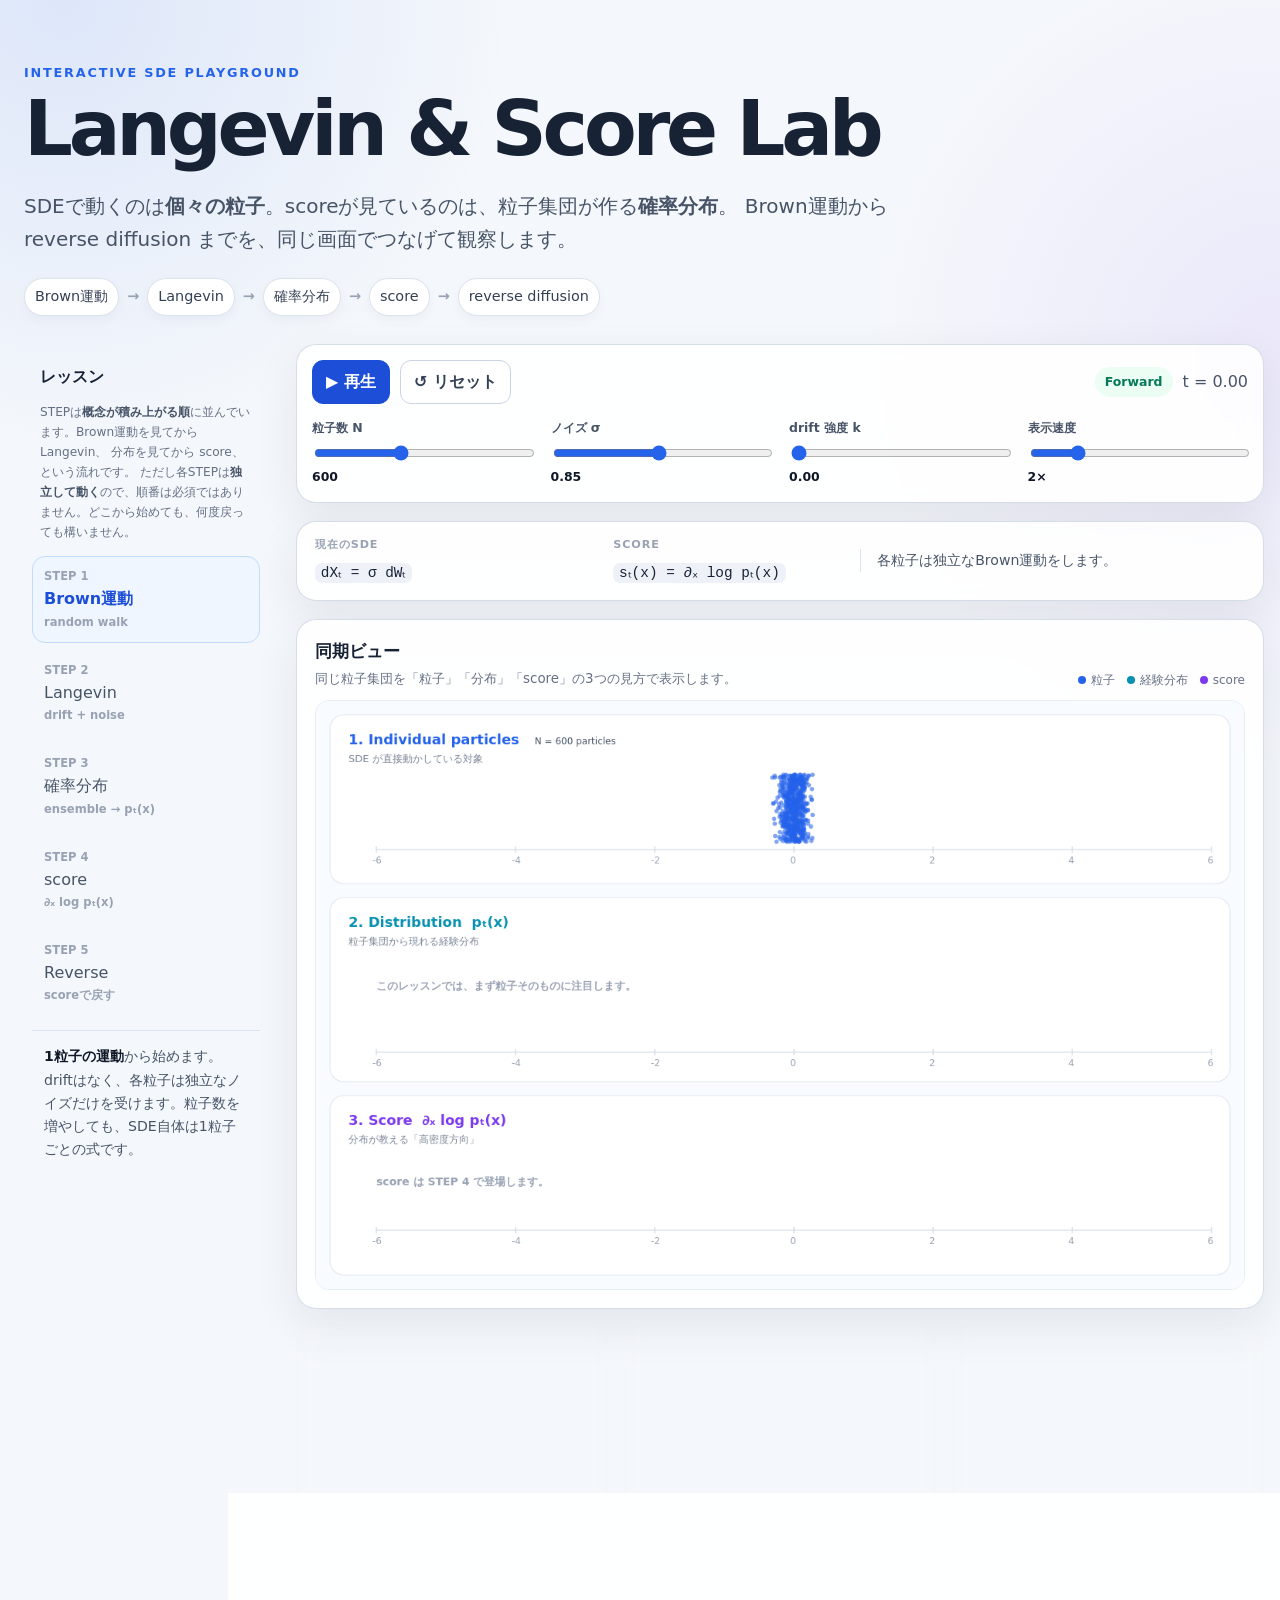
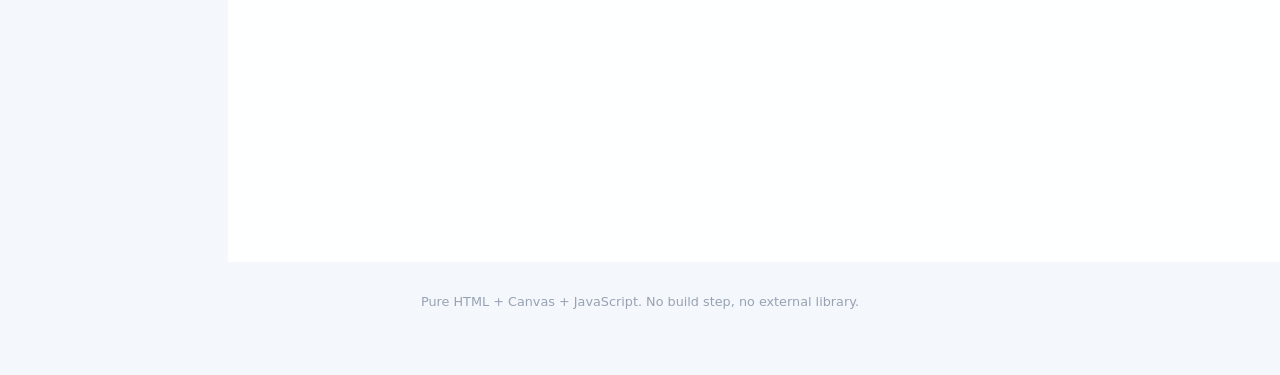
==== index.html @ 18bfd913 "Fix caption overlap, make frame loop time-based, and note lesson ordering is optional" ====
<!doctype html>
<!--
  =============================================================================
  Langevin & Score Lab — ページ構造
  =============================================================================

  【このファイルの目的】
    教材ページの静的な骨組みを定義する。数値計算と描画は app.js、
    見た目は style.css が担当し、ここには計算に関わる値を書かない。

  【app.js との対応】
    - 操作系の要素は id で app.js から参照される（primaryBtn, resetBtn,
      各スライダー, simCanvas など）。id を変更する場合は
      app.js 冒頭の ui オブジェクトも合わせて修正すること。
    - 操作ボタンは primaryBtn と resetBtn の2つだけである。primaryBtn は
      「再生 / 一時停止 / 次のSTEPへ / scoreで戻す / もう一度」を状態に応じて
      切り替える単一のボタンで、判定は app.js の resolvePrimaryAction() にある。
    - レッスンの見出し・本文・スライダー初期値は app.js の lessons 配列が
      唯一の情報源であり、起動時に applyLesson() が流し込む。
      したがって各 input の value 属性は表示の初期値にすぎない。

  【canvas の座標系】
    width / height 属性（1200 x 760）が app.js の描画コードが前提とする
    論理座標系のサイズを定める。実際のバッキングストアは
    devicePixelRatio 倍に拡大されるため、この属性値は表示画素数ではない。
    CSS 側で width:100% / height:auto として縦横比を保ったまま伸縮させる。
  =============================================================================
-->
<html lang="ja">
<head>
  <meta charset="utf-8" />
  <meta name="viewport" content="width=device-width, initial-scale=1" />
  <meta name="description" content="Brown運動からLangevin方程式、確率分布、score、reverse diffusionまでを粒子シミュレーションで学ぶ1次元教材" />
  <title>Langevin & Score Lab</title>
  <link rel="stylesheet" href="style.css" />
</head>
<body>
  <header class="hero">
    <div class="hero-inner">
      <p class="eyebrow">Interactive SDE Playground</p>
      <h1>Langevin &amp; Score Lab</h1>
      <p class="lead">
        SDEで動くのは<strong>個々の粒子</strong>。scoreが見ているのは、粒子集団が作る<strong>確率分布</strong>。
        Brown運動から reverse diffusion までを、同じ画面でつなげて観察します。
      </p>
      <div class="concept-chain" aria-label="学習の流れ">
        <span>Brown運動</span><b>→</b><span>Langevin</span><b>→</b><span>確率分布</span><b>→</b><span>score</span><b>→</b><span>reverse diffusion</span>
      </div>
    </div>
  </header>

  <main class="layout">
    <aside class="lesson-panel" aria-label="レッスン">
      <h2>レッスン</h2>
      <!--
        各レッスンは applyLesson() で粒子・時刻・score履歴をすべて作り直すため、
        技術的にはどのSTEPからでも単体で動く。順序は概念の積み上げによるもの。
      -->
      <p class="lesson-note">
        STEPは<strong>概念が積み上がる順</strong>に並んでいます。Brown運動を見てから Langevin、
        分布を見てから score、という流れです。
        ただし各STEPは<strong>独立して動く</strong>ので、順番は必須ではありません。どこから始めても、何度戻っても構いません。
      </p>
      <div id="lessonButtons" class="lesson-buttons"></div>
      <div id="lessonText" class="lesson-text"></div>
    </aside>

    <section class="main-panel">
      <div class="toolbar card">
        <div class="toolbar-row primary-controls">
          <!--
            主ボタンは1つだけ。ラベルと動作はシミュレーション状態から
            app.js の resolvePrimaryAction() が決めるため、ここでの文字列は
            初期表示（t=0・停止中）のものにすぎない。
          -->
          <button id="primaryBtn" class="button primary" type="button">▶ 再生</button>
          <button id="resetBtn" class="button" type="button">↺ リセット</button>
          <div class="status-pill" id="directionStatus">Forward</div>
          <div class="time-readout">t = <span id="timeValue">0.00</span></div>
        </div>

        <div class="controls-grid">
          <label>
            <span>粒子数 N</span>
            <input id="particleSlider" type="range" min="100" max="1400" step="100" value="600" />
            <output id="particleValue">600</output>
          </label>
          <label>
            <span>ノイズ σ</span>
            <input id="noiseSlider" type="range" min="0.15" max="1.6" step="0.05" value="0.85" />
            <output id="noiseValue">0.85</output>
          </label>
          <label>
            <span>drift 強度 k</span>
            <input id="driftSlider" type="range" min="0" max="1.5" step="0.05" value="0" />
            <output id="driftValue">0.00</output>
          </label>
          <label>
            <span>表示速度</span>
            <input id="speedSlider" type="range" min="1" max="6" step="1" value="2" />
            <output id="speedValue">2×</output>
          </label>
        </div>
      </div>

      <div class="equation-strip card" aria-live="polite">
        <div>
          <span class="label">現在のSDE</span>
          <code id="sdeEquation">dXₜ = σ dWₜ</code>
        </div>
        <div>
          <span class="label">score</span>
          <code>sₜ(x) = ∂ₓ log pₜ(x)</code>
        </div>
        <div class="key-idea" id="keyIdea">各粒子は独立なBrown運動をします。</div>
      </div>

      <section class="viz-card card">
        <div class="viz-header">
          <div>
            <h2>同期ビュー</h2>
            <p>同じ粒子集団を「粒子」「分布」「score」の3つの見方で表示します。</p>
          </div>
          <div class="legend">
            <span><i class="dot particle"></i>粒子</span>
            <span><i class="dot density"></i>経験分布</span>
            <span><i class="dot score"></i>score</span>
          </div>
        </div>
        <canvas id="simCanvas" width="1200" height="760" aria-label="ランジュバン方程式のシミュレーション"></canvas>
      </section>

      <section class="explain-grid">
        <article class="card explain-card">
          <p class="number">1</p>
          <h3>Particle view</h3>
          <p>各点が1つの確率変数の実現値 <code>Xₜ⁽ⁱ⁾</code>。SDEはこの1粒子ごとの時間発展を記述します。</p>
        </article>
        <article class="card explain-card">
          <p class="number">2</p>
          <h3>Distribution view</h3>
          <p>多数の粒子を同時に観察すると、集団の密度として <code>pₜ(x)</code> が現れます。</p>
        </article>
        <article class="card explain-card">
          <p class="number">3</p>
          <h3>Score view</h3>
          <p><code>∂ₓ log pₜ(x)</code> は、その位置から「密度が高くなる方向」を示します。粒子の過去は参照しません。</p>
        </article>
      </section>

      <section class="card reverse-note">
        <h2>Reverse diffusion の見方</h2>
        <p>
          レッスン5では、まず Forward を進めて分布を拡散させてください。二峰構造が単峰へ潰れきったところで自動的に停止します。
          Forward中は時刻ごとのscoreを保存しているので、その後 <strong>「⇠ score で戻す」</strong> を押すと、
          現在の粒子を「保存した集団のscore」で高密度側へ戻します。これは各粒子の軌跡を逆再生しているわけではありません。
        </p>
        <div class="formula-box">
          backward step: <code>Xₜ₋Δₜ ≈ Xₜ + [−f(Xₜ,t) + σ² sₜ(Xₜ)]Δt + σ√Δt ξ</code>
        </div>
      </section>
    </section>
  </main>

  <footer>
    <p>Pure HTML + Canvas + JavaScript. No build step, no external library.</p>
  </footer>

  <script src="app.js"></script>
</body>
</html>
---- style.css ----
/*
 * =============================================================================
 * Langevin & Score Lab — ページ全体のスタイル
 * =============================================================================
 *
 * 【このファイルの目的】
 *   教材ページの外枠（ヒーロー、レッスン一覧、ツールバー、Canvas、解説カード）
 *   のレイアウトと配色を定義する。Canvas の内部描画には一切関与しない。
 *
 * 【配色の規約】
 *   意味を持つ色は :root のカスタムプロパティに集約する。3つのビューを表す
 *   --blue / --cyan / --violet は、それぞれ「粒子」「確率分布」「score」に
 *   対応しており、app.js の PALETTE に同じ色が定義されている。
 *   Canvas は CSS 変数を参照できないため、両者は手動で同期させる必要がある。
 *
 * 【レイアウトの構造】
 *   .layout は「レッスン一覧（固定幅）＋ 主パネル（可変幅）」の2カラムGrid。
 *   主パネル側は minmax(0, 1fr) を使い、Canvas がGridの最小幅制約を押し広げて
 *   横スクロールを生むのを防いでいる。
 *
 * 【ブレークポイント】
 *   1000px : 2カラム → 1カラム。レッスン一覧を横並びのタブ状に切り替える。
 *    760px : ツールバーと解説カードを2列へ。数式ストリップを縦積みにする。
 *    520px : すべて1列。狭幅で潰れる装飾（矢印記号など）を隠す。
 * =============================================================================
 */

:root {
  --bg: #f4f7fb;
  --paper: rgba(255,255,255,.9);
  --ink: #182235;
  --muted: #667085;
  --line: #dbe3ee;
  --blue: #2563eb;
  --cyan: #0891b2;
  --violet: #7c3aed;
  --green: #059669;
  --orange: #ea580c;
  --shadow: 0 16px 45px rgba(31, 41, 55, .08);
}

* { box-sizing: border-box; }
html { scroll-behavior: smooth; }
body {
  margin: 0;
  color: var(--ink);
  background:
    radial-gradient(circle at 5% 0%, rgba(37,99,235,.11), transparent 28rem),
    radial-gradient(circle at 100% 18%, rgba(124,58,237,.08), transparent 26rem),
    var(--bg);
  font-family: Inter, ui-sans-serif, system-ui, -apple-system, BlinkMacSystemFont, "Segoe UI", "Noto Sans JP", sans-serif;
  line-height: 1.65;
}

button, input { font: inherit; }
code {
  font-family: "SFMono-Regular", Consolas, "Liberation Mono", monospace;
  background: #eef2f8;
  border-radius: 7px;
  padding: .12rem .36rem;
}

.hero { padding: 62px 24px 28px; }
.hero-inner { max-width: 1380px; margin: 0 auto; }
.eyebrow {
  margin: 0 0 8px;
  color: var(--blue);
  font-size: .8rem;
  font-weight: 800;
  letter-spacing: .14em;
  text-transform: uppercase;
}
h1 { margin: 0; font-size: clamp(2.3rem, 6vw, 5rem); line-height: 1; letter-spacing: -.055em; }
.lead { max-width: 900px; margin: 22px 0; font-size: clamp(1rem, 2vw, 1.25rem); color: #475467; }
.concept-chain { display: flex; flex-wrap: wrap; gap: 8px; align-items: center; color: #344054; font-size: .9rem; }
.concept-chain span { background: white; border: 1px solid var(--line); padding: 6px 10px; border-radius: 999px; box-shadow: 0 4px 12px rgba(15,23,42,.04); }
.concept-chain b { color: #98a2b3; }

.layout {
  width: min(1420px, calc(100% - 32px));
  margin: 0 auto 70px;
  display: grid;
  grid-template-columns: 260px minmax(0, 1fr);
  gap: 20px;
  align-items: start;
}
.card {
  background: var(--paper);
  border: 1px solid rgba(203,213,225,.8);
  border-radius: 20px;
  box-shadow: var(--shadow);
  backdrop-filter: blur(10px);
}
.lesson-panel { position: sticky; top: 16px; padding: 16px; }
.lesson-panel h2 { margin: 4px 8px 12px; font-size: 1rem; }
/* レッスン一覧の上に置く、順序についての注記 */
.lesson-note {
  margin: 0 8px 14px;
  font-size: .76rem;
  line-height: 1.65;
  color: var(--muted);
}
.lesson-note strong { color: #475467; font-weight: 750; }
.lesson-buttons { display: grid; gap: 7px; }
.lesson-btn {
  width: 100%; text-align: left; border: 1px solid transparent; background: transparent;
  color: #475467; border-radius: 13px; padding: 10px 11px; cursor: pointer; transition: .16s ease;
}
.lesson-btn:hover { background: #f8fafc; }
.lesson-btn.active { background: #eff6ff; border-color: #bfdbfe; color: #1d4ed8; font-weight: 800; }
.lesson-btn small { display: block; color: #98a2b3; font-size: .72rem; font-weight: 700; }
.lesson-text { margin-top: 14px; padding: 14px 12px; border-top: 1px solid var(--line); font-size: .88rem; color: #475467; }
.lesson-text strong { color: #101828; }

.main-panel { min-width: 0; display: grid; gap: 18px; }
.toolbar { padding: 15px; }
.toolbar-row { display: flex; gap: 10px; align-items: center; flex-wrap: wrap; }
.button {
  border: 1px solid #cbd5e1; border-radius: 11px; padding: 8px 13px; background: #fff; color: #334155; cursor: pointer; font-weight: 750;
}
.button:hover { transform: translateY(-1px); box-shadow: 0 6px 14px rgba(15,23,42,.08); }
.button.primary { background: #1d4ed8; color: #fff; border-color: #1d4ed8; }
.button.accent { background: #f5f3ff; color: #6d28d9; border-color: #ddd6fe; }
.button:disabled { cursor: not-allowed; opacity: .4; transform: none; box-shadow: none; }
.status-pill { margin-left: auto; font-weight: 800; font-size: .78rem; background: #ecfdf3; color: #047857; padding: 5px 10px; border-radius: 999px; }
.status-pill.reverse { background: #f5f3ff; color: #6d28d9; }
.time-readout { color: #475467; font-variant-numeric: tabular-nums; }
.controls-grid { margin-top: 14px; display: grid; grid-template-columns: repeat(4, minmax(130px, 1fr)); gap: 10px 18px; }
.controls-grid label { display: grid; grid-template-columns: 1fr auto; align-items: center; gap: 4px 8px; color: #475467; font-size: .78rem; font-weight: 750; }
.controls-grid input { grid-column: 1 / -1; width: 100%; accent-color: var(--blue); }
.controls-grid output { color: #101828; font-variant-numeric: tabular-nums; }

.equation-strip { padding: 14px 18px; display: grid; grid-template-columns: 1.1fr .9fr 1.5fr; gap: 16px; align-items: center; }
.equation-strip > div { min-width: 0; }
.equation-strip .label { display: block; color: #98a2b3; font-size: .7rem; text-transform: uppercase; font-weight: 850; letter-spacing: .08em; margin-bottom: 4px; }
.equation-strip code { font-size: .9rem; }
.key-idea { font-size: .88rem; color: #475467; padding-left: 16px; border-left: 1px solid var(--line); }

.viz-card { padding: 18px; overflow: hidden; }
.viz-header { display: flex; justify-content: space-between; align-items: end; gap: 18px; margin-bottom: 10px; }
.viz-header h2 { margin: 0; font-size: 1.05rem; }
.viz-header p { margin: 3px 0 0; color: var(--muted); font-size: .84rem; }
.legend { display: flex; gap: 12px; flex-wrap: wrap; color: var(--muted); font-size: .75rem; }
.dot { display: inline-block; width: 8px; height: 8px; margin-right: 5px; border-radius: 999px; }
.dot.particle { background: var(--blue); }
.dot.density { background: var(--cyan); }
.dot.score { background: var(--violet); }
canvas { width: 100%; height: auto; display: block; border-radius: 14px; background: #fbfdff; border: 1px solid #e6edf5; }

.explain-grid { display: grid; grid-template-columns: repeat(3, 1fr); gap: 16px; }
.explain-card { padding: 18px; }
.explain-card .number { margin: 0 0 15px; display: inline-grid; place-items: center; width: 30px; height: 30px; border-radius: 9px; color: #1d4ed8; background: #eff6ff; font-weight: 900; }
.explain-card h3 { margin: 0 0 7px; }
.explain-card p:last-child { color: #667085; margin-bottom: 0; font-size: .9rem; }
.reverse-note { padding: 20px; }
.reverse-note h2 { margin-top: 0; font-size: 1.05rem; }
.reverse-note p { color: #667085; }
.formula-box { padding: 12px 14px; border-radius: 12px; background: #faf5ff; color: #6b21a8; overflow-x: auto; }
.formula-box code { background: transparent; padding: 0; color: inherit; }
footer { padding: 30px 20px 50px; color: #98a2b3; text-align: center; font-size: .8rem; }

@media (max-width: 1000px) {
  .layout { grid-template-columns: 1fr; }
  .lesson-panel { position: static; }
  .lesson-buttons { grid-template-columns: repeat(5, minmax(110px, 1fr)); overflow-x: auto; padding-bottom: 4px; }
  .equation-strip { grid-template-columns: 1fr 1fr; }
  .key-idea { grid-column: 1 / -1; border-left: 0; border-top: 1px solid var(--line); padding: 10px 0 0; }
}
@media (max-width: 760px) {
  .hero { padding-top: 34px; }
  .layout { width: min(100% - 18px, 1420px); }
  .controls-grid, .explain-grid { grid-template-columns: 1fr 1fr; }
  .viz-header { align-items: start; flex-direction: column; }
  .equation-strip { grid-template-columns: 1fr; }
  .key-idea { grid-column: auto; }
  .status-pill { margin-left: 0; }
}
@media (max-width: 520px) {
  .controls-grid, .explain-grid { grid-template-columns: 1fr; }
  .concept-chain b { display: none; }
  .viz-card { padding: 10px; }
}
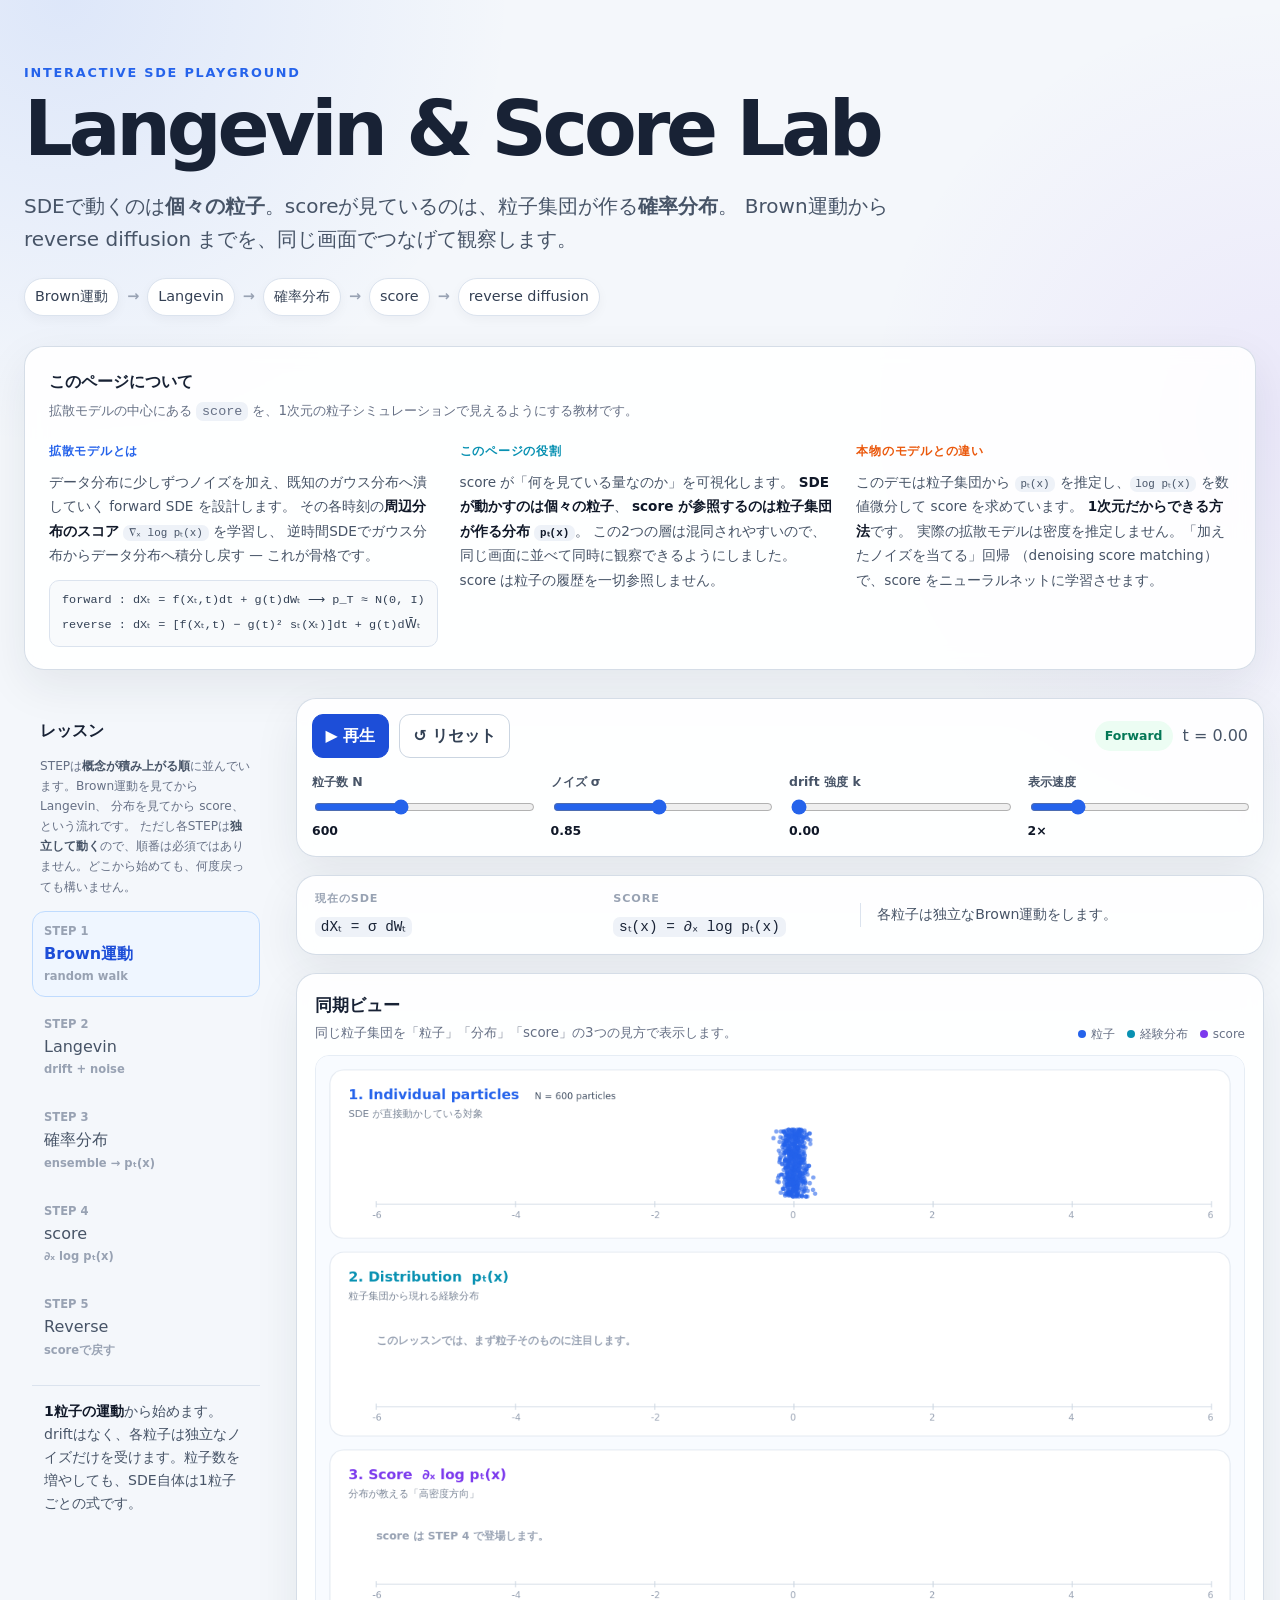
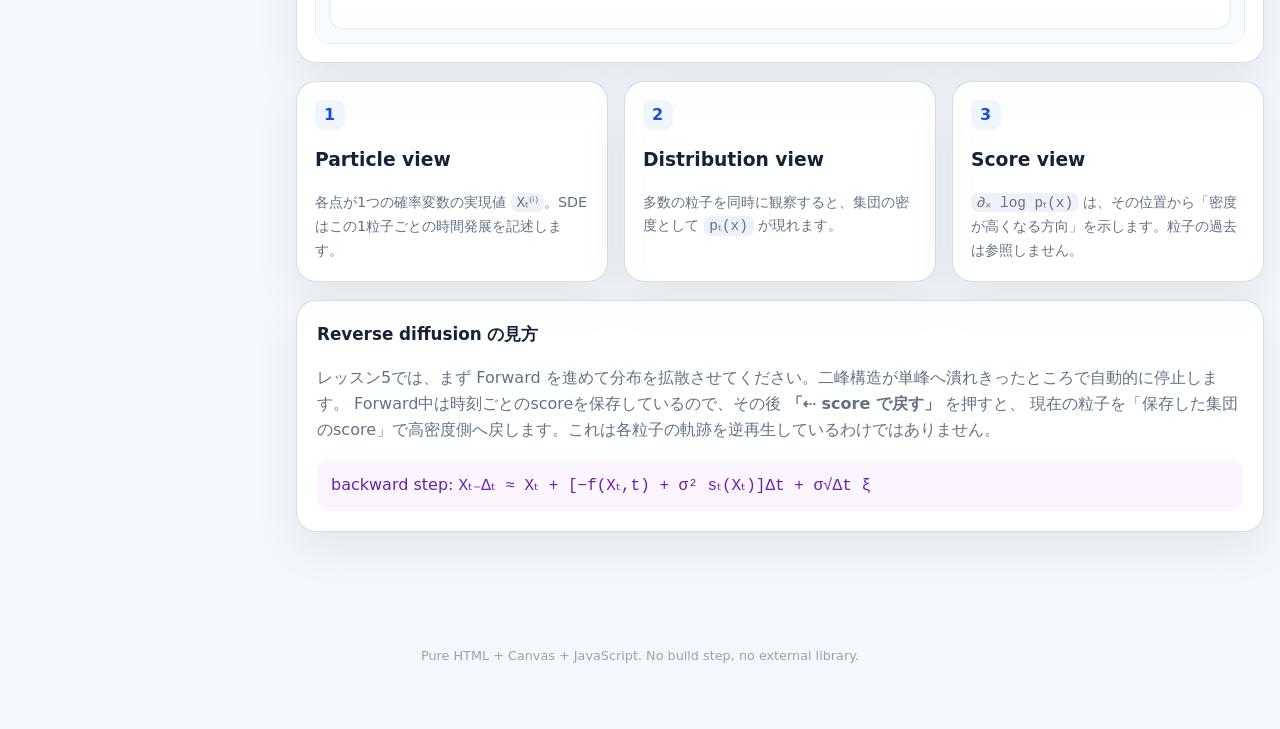
==== commit 7bc13a9d: "Add intro section explaining what diffusion models are and this page's role" ====
--- a/index.html
+++ b/index.html
@@ -46,6 +46,51 @@
       <div class="concept-chain" aria-label="学習の流れ">
         <span>Brown運動</span><b>→</b><span>Langevin</span><b>→</b><span>確率分布</span><b>→</b><span>score</span><b>→</b><span>reverse diffusion</span>
       </div>
+
+      <!--
+        このページの位置づけを最初に示す枠。拡散モデルの定義・本デモの役割・
+        実際のモデルとの差（scoreを推定するか学習するか）の3点で構成する。
+      -->
+      <section class="intro card" aria-label="このページについて">
+        <h2>このページについて</h2>
+        <p class="intro-sub">拡散モデルの中心にある <code>score</code> を、1次元の粒子シミュレーションで見えるようにする教材です。</p>
+
+        <div class="intro-grid">
+          <article class="intro-item intro-what">
+            <h3>拡散モデルとは</h3>
+            <p>
+              データ分布に少しずつノイズを加え、既知のガウス分布へ潰していく forward SDE を設計します。
+              その各時刻の<strong>周辺分布のスコア</strong> <code>∇ₓ log pₜ(x)</code> を学習し、
+              逆時間SDEでガウス分布からデータ分布へ積分し戻す — これが骨格です。
+            </p>
+            <div class="intro-formula">
+              <code>forward : dXₜ = f(Xₜ,t)dt + g(t)dWₜ  ⟶  p_T ≈ N(0, I)</code>
+              <code>reverse : dXₜ = [f(Xₜ,t) − g(t)² sₜ(Xₜ)]dt + g(t)dW̄ₜ</code>
+            </div>
+          </article>
+
+          <article class="intro-item intro-role">
+            <h3>このページの役割</h3>
+            <p>
+              score が「何を見ている量なのか」を可視化します。
+              <strong>SDEが動かすのは個々の粒子</strong>、
+              <strong>score が参照するのは粒子集団が作る分布 <code>pₜ(x)</code></strong>。
+              この2つの層は混同されやすいので、同じ画面に並べて同時に観察できるようにしました。
+              score は粒子の履歴を一切参照しません。
+            </p>
+          </article>
+
+          <article class="intro-item intro-caveat">
+            <h3>本物のモデルとの違い</h3>
+            <p>
+              このデモは粒子集団から <code>pₜ(x)</code> を推定し、<code>log pₜ(x)</code> を数値微分して score を求めています。
+              <strong>1次元だからできる方法</strong>です。
+              実際の拡散モデルは密度を推定しません。「加えたノイズを当てる」回帰
+              （denoising score matching）で、score をニューラルネットに学習させます。
+            </p>
+          </article>
+        </div>
+      </section>
     </div>
   </header>
 
--- a/style.css
+++ b/style.css
@@ -76,6 +76,44 @@
 .concept-chain span { background: white; border: 1px solid var(--line); padding: 6px 10px; border-radius: 999px; box-shadow: 0 4px 12px rgba(15,23,42,.04); }
 .concept-chain b { color: #98a2b3; }
 
+/* ---- ページ最上部の位置づけ説明 -------------------------------------------
+   3項目を横並びにし、拡散モデルの定義 / 本デモの役割 / 実際との差 を対比させる。
+   見出しの色は意味づけで分けている（定義=青、役割=シアン、注意=オレンジ）。   */
+.intro { margin-top: 30px; padding: 22px 24px; }
+.intro h2 { margin: 0 0 5px; font-size: 1rem; }
+.intro-sub { margin: 0 0 18px; color: var(--muted); font-size: .84rem; }
+.intro-grid { display: grid; grid-template-columns: repeat(3, 1fr); gap: 22px; }
+.intro-item h3 {
+  margin: 0 0 8px;
+  font-size: .78rem;
+  font-weight: 850;
+  letter-spacing: .06em;
+}
+.intro-what h3 { color: var(--blue); }
+.intro-role h3 { color: var(--cyan); }
+.intro-caveat h3 { color: var(--orange); }
+.intro-item p { margin: 0; font-size: .85rem; line-height: 1.8; color: #475467; }
+.intro-item strong { color: #101828; }
+.intro-item code { font-size: .8em; }
+/* 数式は折り返さず、狭い画面では枠内だけを横スクロールさせる */
+.intro-formula {
+  margin-top: 12px;
+  padding: 10px 12px;
+  border-radius: 10px;
+  background: #f8fafc;
+  border: 1px solid var(--line);
+  overflow-x: auto;
+}
+.intro-formula code {
+  display: block;
+  background: transparent;
+  padding: 0;
+  font-size: .74rem;
+  color: #334155;
+  white-space: nowrap;
+}
+.intro-formula code + code { margin-top: 6px; }
+
 .layout {
   width: min(1420px, calc(100% - 32px));
   margin: 0 auto 70px;
@@ -170,6 +208,9 @@
   .hero { padding-top: 34px; }
   .layout { width: min(100% - 18px, 1420px); }
   .controls-grid, .explain-grid { grid-template-columns: 1fr 1fr; }
+  /* 3項目を横並びにすると1項目あたりが狭くなりすぎるため縦積みにする */
+  .intro-grid { grid-template-columns: 1fr; gap: 18px; }
+  .intro { padding: 18px; }
   .viz-header { align-items: start; flex-direction: column; }
   .equation-strip { grid-template-columns: 1fr; }
   .key-idea { grid-column: auto; }
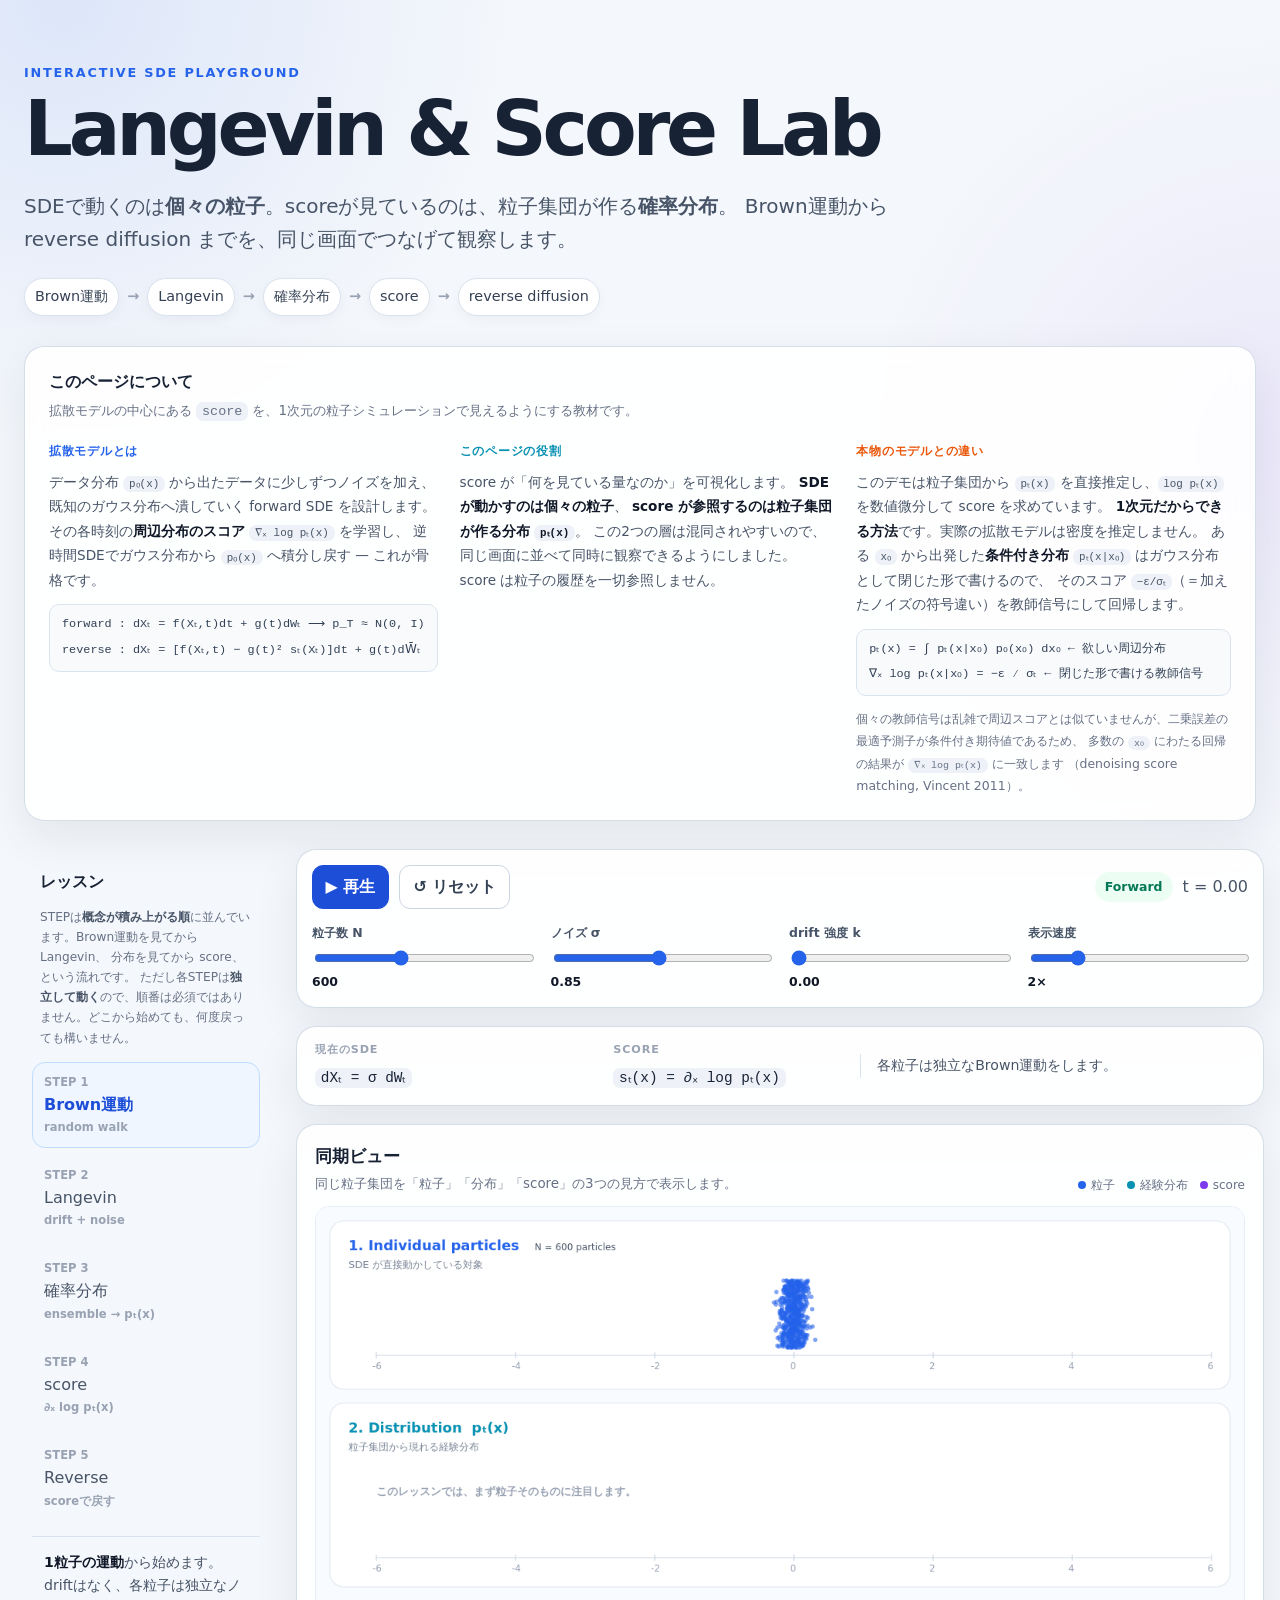
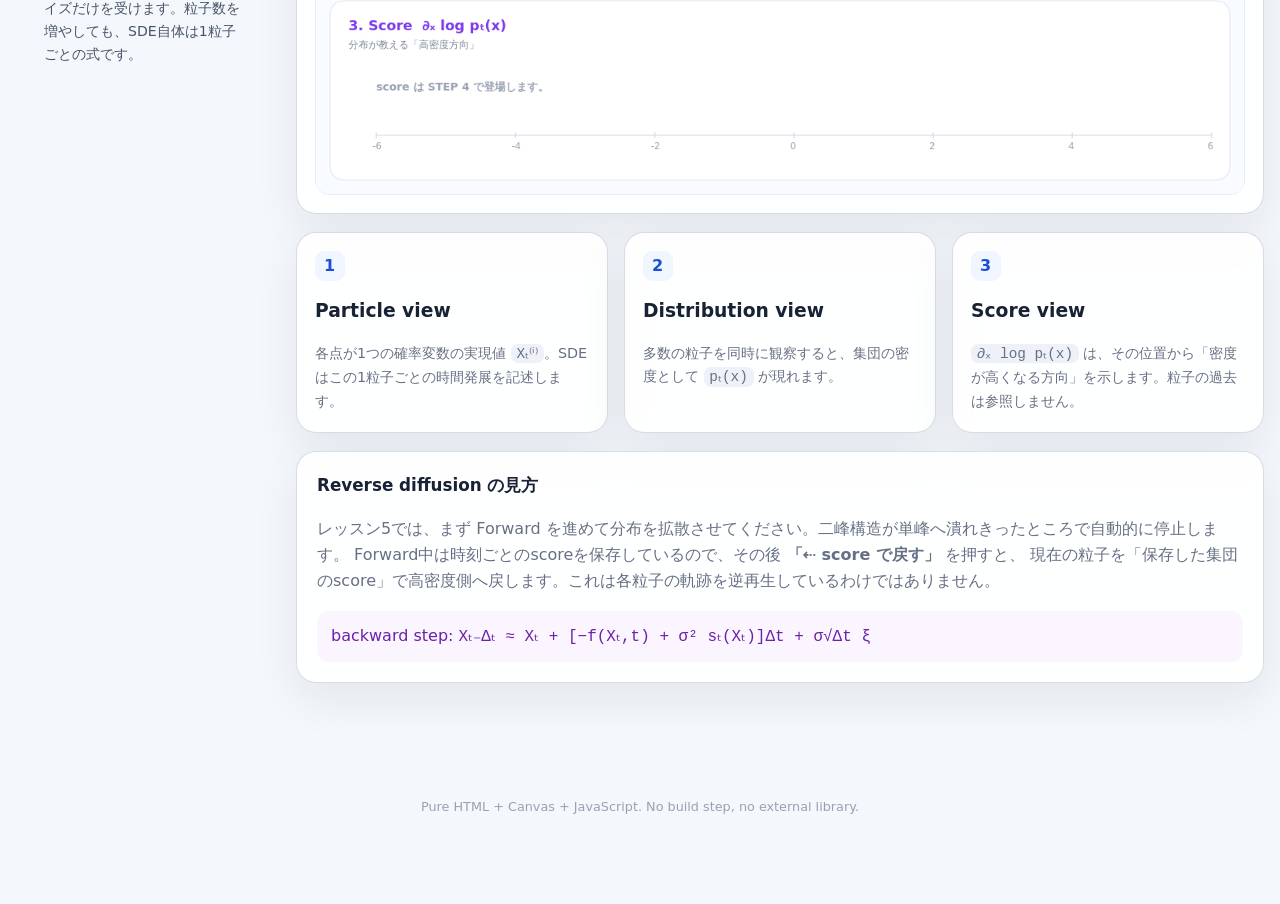
==== commit 9a93c7e3: "Add intro section explaining diffusion models and this page's role" ====
--- a/index.html
+++ b/index.html
@@ -59,9 +59,9 @@
           <article class="intro-item intro-what">
             <h3>拡散モデルとは</h3>
             <p>
-              データ分布に少しずつノイズを加え、既知のガウス分布へ潰していく forward SDE を設計します。
-              その各時刻の<strong>周辺分布のスコア</strong> <code>∇ₓ log pₜ(x)</code> を学習し、
-              逆時間SDEでガウス分布からデータ分布へ積分し戻す — これが骨格です。
+              データ分布 <code>p₀(x)</code> から出たデータに少しずつノイズを加え、既知のガウス分布へ潰していく
+              forward SDE を設計します。その各時刻の<strong>周辺分布のスコア</strong> <code>∇ₓ log pₜ(x)</code> を学習し、
+              逆時間SDEでガウス分布から <code>p₀(x)</code> へ積分し戻す — これが骨格です。
             </p>
             <div class="intro-formula">
               <code>forward : dXₜ = f(Xₜ,t)dt + g(t)dWₜ  ⟶  p_T ≈ N(0, I)</code>
@@ -83,10 +83,19 @@
           <article class="intro-item intro-caveat">
             <h3>本物のモデルとの違い</h3>
             <p>
-              このデモは粒子集団から <code>pₜ(x)</code> を推定し、<code>log pₜ(x)</code> を数値微分して score を求めています。
-              <strong>1次元だからできる方法</strong>です。
-              実際の拡散モデルは密度を推定しません。「加えたノイズを当てる」回帰
-              （denoising score matching）で、score をニューラルネットに学習させます。
+              このデモは粒子集団から <code>pₜ(x)</code> を直接推定し、<code>log pₜ(x)</code> を数値微分して score を求めています。
+              <strong>1次元だからできる方法</strong>です。実際の拡散モデルは密度を推定しません。
+              ある <code>x₀</code> から出発した<strong>条件付き分布</strong> <code>pₜ(x|x₀)</code> はガウス分布として閉じた形で書けるので、
+              そのスコア <code>−ε/σₜ</code>（＝加えたノイズの符号違い）を教師信号にして回帰します。
+            </p>
+            <div class="intro-formula">
+              <code>pₜ(x) = ∫ pₜ(x|x₀) p₀(x₀) dx₀        ← 欲しい周辺分布</code>
+              <code>∇ₓ log pₜ(x|x₀) = −ε ⁄ σₜ            ← 閉じた形で書ける教師信号</code>
+            </div>
+            <p class="intro-note">
+              個々の教師信号は乱雑で周辺スコアとは似ていませんが、二乗誤差の最適予測子が条件付き期待値であるため、
+              多数の <code>x₀</code> にわたる回帰の結果が <code>∇ₓ log pₜ(x)</code> に一致します
+              （denoising score matching, Vincent 2011）。
             </p>
           </article>
         </div>
--- a/style.css
+++ b/style.css
@@ -93,6 +93,9 @@
 .intro-role h3 { color: var(--cyan); }
 .intro-caveat h3 { color: var(--orange); }
 .intro-item p { margin: 0; font-size: .85rem; line-height: 1.8; color: #475467; }
+/* 本筋の補足。読み飛ばせるよう一段小さく薄くする。
+   .intro-item p と詳細度を揃えたうえで後ろに置き、上書きさせている。 */
+.intro-item .intro-note { margin-top: 12px; font-size: .78rem; color: var(--muted); }
 .intro-item strong { color: #101828; }
 .intro-item code { font-size: .8em; }
 /* 数式は折り返さず、狭い画面では枠内だけを横スクロールさせる */
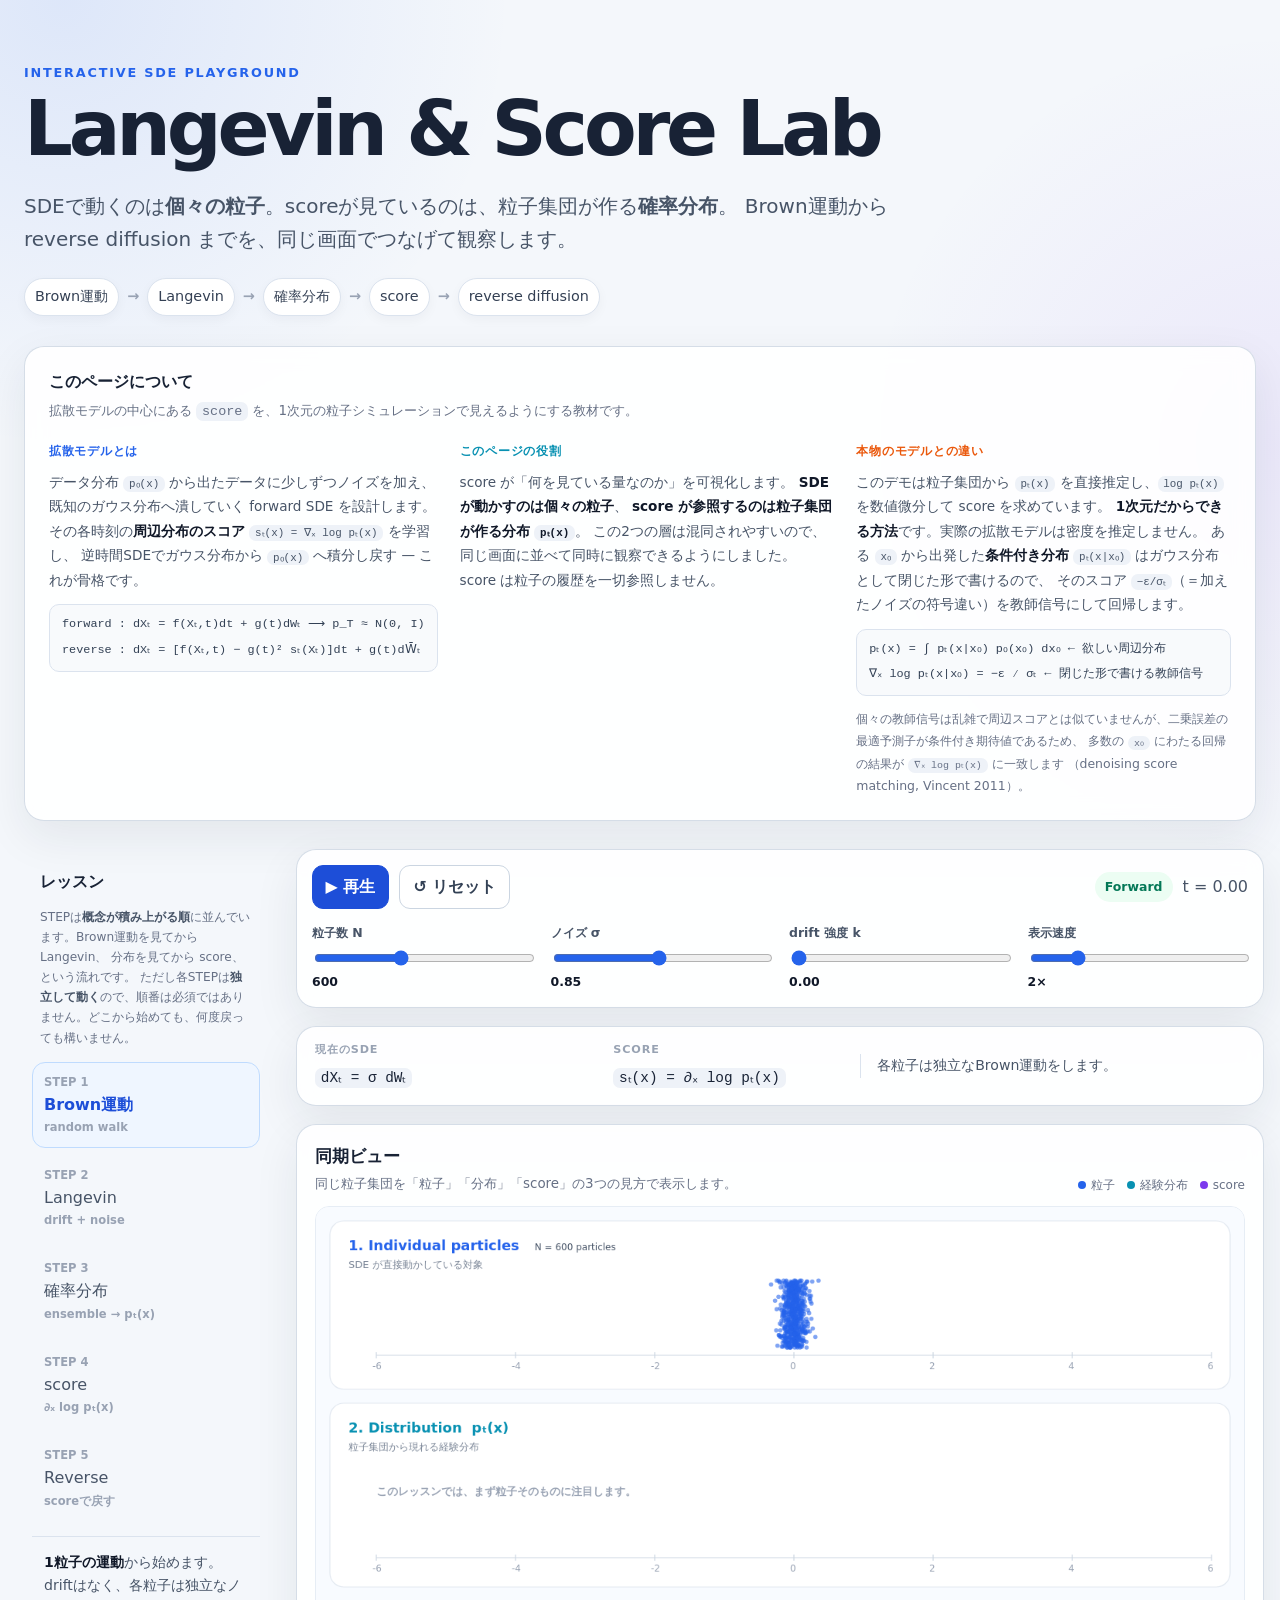
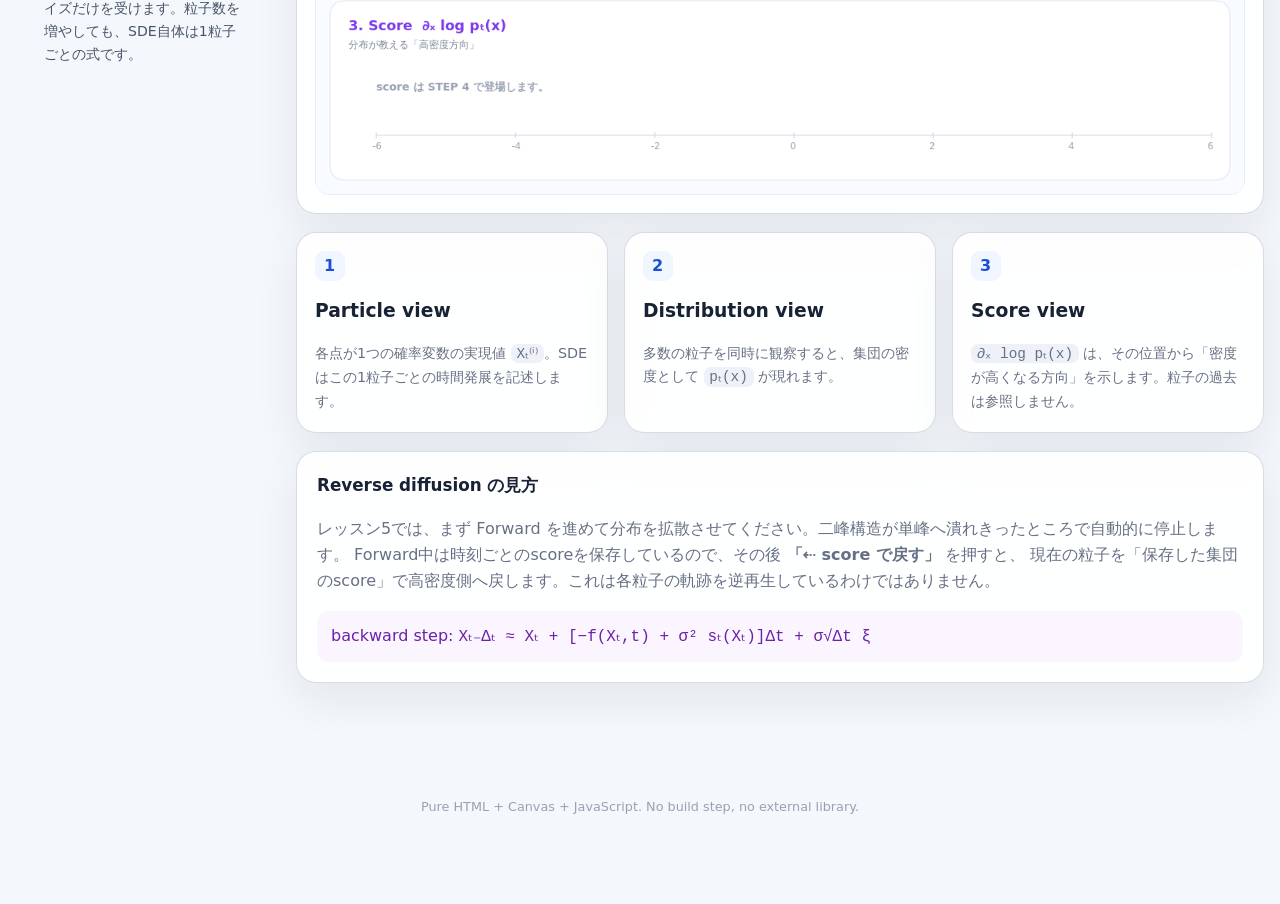
==== commit 6c9c0c5e: "Add intro section explaining diffusion models and this page's role" ====
--- a/index.html
+++ b/index.html
@@ -60,7 +60,8 @@
             <h3>拡散モデルとは</h3>
             <p>
               データ分布 <code>p₀(x)</code> から出たデータに少しずつノイズを加え、既知のガウス分布へ潰していく
-              forward SDE を設計します。その各時刻の<strong>周辺分布のスコア</strong> <code>∇ₓ log pₜ(x)</code> を学習し、
+              forward SDE を設計します。その各時刻の<strong>周辺分布のスコア</strong>
+              <code>sₜ(x) = ∇ₓ log pₜ(x)</code> を学習し、
               逆時間SDEでガウス分布から <code>p₀(x)</code> へ積分し戻す — これが骨格です。
             </p>
             <div class="intro-formula">
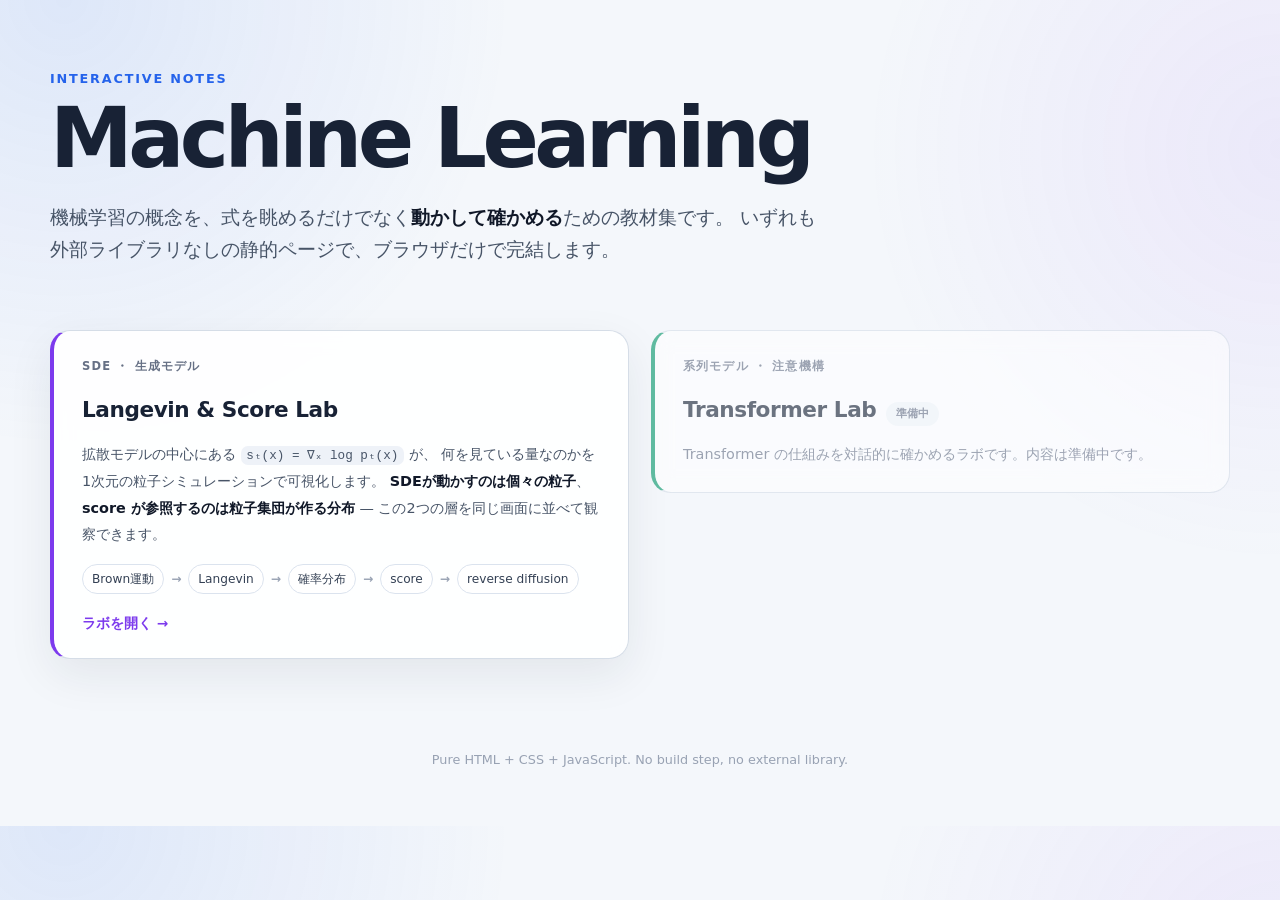
==== commit d29d5c38: "Restructure into a topic index with Langevin & Score Lab as a subdirectory" ====
--- a/index.html
+++ b/index.html
@@ -1,226 +1,84 @@
 <!doctype html>
 <!--
   =============================================================================
-  Langevin & Score Lab — ページ構造
+  Machine Learning — トップページ
   =============================================================================
 
   【このファイルの目的】
-    教材ページの静的な骨組みを定義する。数値計算と描画は app.js、
-    見た目は style.css が担当し、ここには計算に関わる値を書かない。
+    機械学習の概念を対話的に確かめる教材（ラボ）の一覧を示す入口。
+    各ラボの中身には関与せず、リンクと概要だけを持つ。
 
-  【app.js との対応】
-    - 操作系の要素は id で app.js から参照される（primaryBtn, resetBtn,
-      各スライダー, simCanvas など）。id を変更する場合は
-      app.js 冒頭の ui オブジェクトも合わせて修正すること。
-    - 操作ボタンは primaryBtn と resetBtn の2つだけである。primaryBtn は
-      「再生 / 一時停止 / 次のSTEPへ / scoreで戻す / もう一度」を状態に応じて
-      切り替える単一のボタンで、判定は app.js の resolvePrimaryAction() にある。
-    - レッスンの見出し・本文・スライダー初期値は app.js の lessons 配列が
-      唯一の情報源であり、起動時に applyLesson() が流し込む。
-      したがって各 input の value 属性は表示の初期値にすぎない。
+  【構成の規約】
+    ラボは1つにつき1ディレクトリとし、その中で完結させる。
 
-  【canvas の座標系】
-    width / height 属性（1200 x 760）が app.js の描画コードが前提とする
-    論理座標系のサイズを定める。実際のバッキングストアは
-    devicePixelRatio 倍に拡大されるため、この属性値は表示画素数ではない。
-    CSS 側で width:100% / height:auto として縦横比を保ったまま伸縮させる。
+        /                        このページ
+        /langevin-score-lab/     拡散モデルの score を粒子で可視化
+        /transformer-lab/        （準備中）
+
+    各ラボは自前の index.html / app.js / style.css を持ち、
+    他のラボやこのページの CSS に依存しない。ラボ間で
+    見た目が壊し合わないことを優先した構成である。
+    配色だけは各ページの :root で同じ値を定義して揃えている。
+
+  【リンクについて】
+    ディレクトリへのリンクは末尾スラッシュ付きの相対パス（例 "langevin-score-lab/"）
+    とする。GitHub Pages はディレクトリ直下の index.html を返すため、
+    これでプロジェクトページのサブパス配信下でも正しく解決される。
   =============================================================================
 -->
 <html lang="ja">
 <head>
   <meta charset="utf-8" />
   <meta name="viewport" content="width=device-width, initial-scale=1" />
-  <meta name="description" content="Brown運動からLangevin方程式、確率分布、score、reverse diffusionまでを粒子シミュレーションで学ぶ1次元教材" />
-  <title>Langevin & Score Lab</title>
+  <meta name="description" content="機械学習の概念を、手を動かして確かめる対話的な教材集。拡散モデルのscoreを粒子シミュレーションで可視化するラボなど。" />
+  <title>Machine Learning</title>
   <link rel="stylesheet" href="style.css" />
 </head>
 <body>
   <header class="hero">
     <div class="hero-inner">
-      <p class="eyebrow">Interactive SDE Playground</p>
-      <h1>Langevin &amp; Score Lab</h1>
+      <p class="eyebrow">Interactive Notes</p>
+      <h1>Machine Learning</h1>
       <p class="lead">
-        SDEで動くのは<strong>個々の粒子</strong>。scoreが見ているのは、粒子集団が作る<strong>確率分布</strong>。
-        Brown運動から reverse diffusion までを、同じ画面でつなげて観察します。
+        機械学習の概念を、式を眺めるだけでなく<strong>動かして確かめる</strong>ための教材集です。
+        いずれも外部ライブラリなしの静的ページで、ブラウザだけで完結します。
       </p>
-      <div class="concept-chain" aria-label="学習の流れ">
-        <span>Brown運動</span><b>→</b><span>Langevin</span><b>→</b><span>確率分布</span><b>→</b><span>score</span><b>→</b><span>reverse diffusion</span>
-      </div>
-
-      <!--
-        このページの位置づけを最初に示す枠。拡散モデルの定義・本デモの役割・
-        実際のモデルとの差（scoreを推定するか学習するか）の3点で構成する。
-      -->
-      <section class="intro card" aria-label="このページについて">
-        <h2>このページについて</h2>
-        <p class="intro-sub">拡散モデルの中心にある <code>score</code> を、1次元の粒子シミュレーションで見えるようにする教材です。</p>
-
-        <div class="intro-grid">
-          <article class="intro-item intro-what">
-            <h3>拡散モデルとは</h3>
-            <p>
-              データ分布 <code>p₀(x)</code> から出たデータに少しずつノイズを加え、既知のガウス分布へ潰していく
-              forward SDE を設計します。その各時刻の<strong>周辺分布のスコア</strong>
-              <code>sₜ(x) = ∇ₓ log pₜ(x)</code> を学習し、
-              逆時間SDEでガウス分布から <code>p₀(x)</code> へ積分し戻す — これが骨格です。
-            </p>
-            <div class="intro-formula">
-              <code>forward : dXₜ = f(Xₜ,t)dt + g(t)dWₜ  ⟶  p_T ≈ N(0, I)</code>
-              <code>reverse : dXₜ = [f(Xₜ,t) − g(t)² sₜ(Xₜ)]dt + g(t)dW̄ₜ</code>
-            </div>
-          </article>
-
-          <article class="intro-item intro-role">
-            <h3>このページの役割</h3>
-            <p>
-              score が「何を見ている量なのか」を可視化します。
-              <strong>SDEが動かすのは個々の粒子</strong>、
-              <strong>score が参照するのは粒子集団が作る分布 <code>pₜ(x)</code></strong>。
-              この2つの層は混同されやすいので、同じ画面に並べて同時に観察できるようにしました。
-              score は粒子の履歴を一切参照しません。
-            </p>
-          </article>
-
-          <article class="intro-item intro-caveat">
-            <h3>本物のモデルとの違い</h3>
-            <p>
-              このデモは粒子集団から <code>pₜ(x)</code> を直接推定し、<code>log pₜ(x)</code> を数値微分して score を求めています。
-              <strong>1次元だからできる方法</strong>です。実際の拡散モデルは密度を推定しません。
-              ある <code>x₀</code> から出発した<strong>条件付き分布</strong> <code>pₜ(x|x₀)</code> はガウス分布として閉じた形で書けるので、
-              そのスコア <code>−ε/σₜ</code>（＝加えたノイズの符号違い）を教師信号にして回帰します。
-            </p>
-            <div class="intro-formula">
-              <code>pₜ(x) = ∫ pₜ(x|x₀) p₀(x₀) dx₀        ← 欲しい周辺分布</code>
-              <code>∇ₓ log pₜ(x|x₀) = −ε ⁄ σₜ            ← 閉じた形で書ける教師信号</code>
-            </div>
-            <p class="intro-note">
-              個々の教師信号は乱雑で周辺スコアとは似ていませんが、二乗誤差の最適予測子が条件付き期待値であるため、
-              多数の <code>x₀</code> にわたる回帰の結果が <code>∇ₓ log pₜ(x)</code> に一致します
-              （denoising score matching, Vincent 2011）。
-            </p>
-          </article>
-        </div>
-      </section>
     </div>
   </header>
 
-  <main class="layout">
-    <aside class="lesson-panel" aria-label="レッスン">
-      <h2>レッスン</h2>
-      <!--
-        各レッスンは applyLesson() で粒子・時刻・score履歴をすべて作り直すため、
-        技術的にはどのSTEPからでも単体で動く。順序は概念の積み上げによるもの。
-      -->
-      <p class="lesson-note">
-        STEPは<strong>概念が積み上がる順</strong>に並んでいます。Brown運動を見てから Langevin、
-        分布を見てから score、という流れです。
-        ただし各STEPは<strong>独立して動く</strong>ので、順番は必須ではありません。どこから始めても、何度戻っても構いません。
+  <main class="topics" aria-label="トピック一覧">
+    <a class="topic-card topic-langevin" href="langevin-score-lab/">
+      <div class="topic-head">
+        <p class="topic-eyebrow">SDE ・ 生成モデル</p>
+        <h2>Langevin &amp; Score Lab</h2>
+      </div>
+      <p class="topic-desc">
+        拡散モデルの中心にある <code>sₜ(x) = ∇ₓ log pₜ(x)</code> が、
+        何を見ている量なのかを1次元の粒子シミュレーションで可視化します。
+        <strong>SDEが動かすのは個々の粒子</strong>、
+        <strong>score が参照するのは粒子集団が作る分布</strong> —
+        この2つの層を同じ画面に並べて観察できます。
       </p>
-      <div id="lessonButtons" class="lesson-buttons"></div>
-      <div id="lessonText" class="lesson-text"></div>
-    </aside>
+      <div class="topic-chain" aria-label="扱う流れ">
+        <span>Brown運動</span><b>→</b><span>Langevin</span><b>→</b><span>確率分布</span><b>→</b><span>score</span><b>→</b><span>reverse diffusion</span>
+      </div>
+      <p class="topic-go">ラボを開く <span aria-hidden="true">→</span></p>
+    </a>
 
-    <section class="main-panel">
-      <div class="toolbar card">
-        <div class="toolbar-row primary-controls">
-          <!--
-            主ボタンは1つだけ。ラベルと動作はシミュレーション状態から
-            app.js の resolvePrimaryAction() が決めるため、ここでの文字列は
-            初期表示（t=0・停止中）のものにすぎない。
-          -->
-          <button id="primaryBtn" class="button primary" type="button">▶ 再生</button>
-          <button id="resetBtn" class="button" type="button">↺ リセット</button>
-          <div class="status-pill" id="directionStatus">Forward</div>
-          <div class="time-readout">t = <span id="timeValue">0.00</span></div>
-        </div>
-
-        <div class="controls-grid">
-          <label>
-            <span>粒子数 N</span>
-            <input id="particleSlider" type="range" min="100" max="1400" step="100" value="600" />
-            <output id="particleValue">600</output>
-          </label>
-          <label>
-            <span>ノイズ σ</span>
-            <input id="noiseSlider" type="range" min="0.15" max="1.6" step="0.05" value="0.85" />
-            <output id="noiseValue">0.85</output>
-          </label>
-          <label>
-            <span>drift 強度 k</span>
-            <input id="driftSlider" type="range" min="0" max="1.5" step="0.05" value="0" />
-            <output id="driftValue">0.00</output>
-          </label>
-          <label>
-            <span>表示速度</span>
-            <input id="speedSlider" type="range" min="1" max="6" step="1" value="2" />
-            <output id="speedValue">2×</output>
-          </label>
-        </div>
+    <div class="topic-card topic-transformer is-upcoming">
+      <div class="topic-head">
+        <p class="topic-eyebrow">系列モデル ・ 注意機構</p>
+        <h2>Transformer Lab</h2>
+        <span class="topic-badge">準備中</span>
       </div>
-
-      <div class="equation-strip card" aria-live="polite">
-        <div>
-          <span class="label">現在のSDE</span>
-          <code id="sdeEquation">dXₜ = σ dWₜ</code>
-        </div>
-        <div>
-          <span class="label">score</span>
-          <code>sₜ(x) = ∂ₓ log pₜ(x)</code>
-        </div>
-        <div class="key-idea" id="keyIdea">各粒子は独立なBrown運動をします。</div>
-      </div>
-
-      <section class="viz-card card">
-        <div class="viz-header">
-          <div>
-            <h2>同期ビュー</h2>
-            <p>同じ粒子集団を「粒子」「分布」「score」の3つの見方で表示します。</p>
-          </div>
-          <div class="legend">
-            <span><i class="dot particle"></i>粒子</span>
-            <span><i class="dot density"></i>経験分布</span>
-            <span><i class="dot score"></i>score</span>
-          </div>
-        </div>
-        <canvas id="simCanvas" width="1200" height="760" aria-label="ランジュバン方程式のシミュレーション"></canvas>
-      </section>
-
-      <section class="explain-grid">
-        <article class="card explain-card">
-          <p class="number">1</p>
-          <h3>Particle view</h3>
-          <p>各点が1つの確率変数の実現値 <code>Xₜ⁽ⁱ⁾</code>。SDEはこの1粒子ごとの時間発展を記述します。</p>
-        </article>
-        <article class="card explain-card">
-          <p class="number">2</p>
-          <h3>Distribution view</h3>
-          <p>多数の粒子を同時に観察すると、集団の密度として <code>pₜ(x)</code> が現れます。</p>
-        </article>
-        <article class="card explain-card">
-          <p class="number">3</p>
-          <h3>Score view</h3>
-          <p><code>∂ₓ log pₜ(x)</code> は、その位置から「密度が高くなる方向」を示します。粒子の過去は参照しません。</p>
-        </article>
-      </section>
-
-      <section class="card reverse-note">
-        <h2>Reverse diffusion の見方</h2>
-        <p>
-          レッスン5では、まず Forward を進めて分布を拡散させてください。二峰構造が単峰へ潰れきったところで自動的に停止します。
-          Forward中は時刻ごとのscoreを保存しているので、その後 <strong>「⇠ score で戻す」</strong> を押すと、
-          現在の粒子を「保存した集団のscore」で高密度側へ戻します。これは各粒子の軌跡を逆再生しているわけではありません。
-        </p>
-        <div class="formula-box">
-          backward step: <code>Xₜ₋Δₜ ≈ Xₜ + [−f(Xₜ,t) + σ² sₜ(Xₜ)]Δt + σ√Δt ξ</code>
-        </div>
-      </section>
-    </section>
+      <p class="topic-desc">
+        Transformer の仕組みを対話的に確かめるラボです。内容は準備中です。
+      </p>
+    </div>
   </main>
 
   <footer>
-    <p>Pure HTML + Canvas + JavaScript. No build step, no external library.</p>
+    <p>Pure HTML + CSS + JavaScript. No build step, no external library.</p>
   </footer>
-
-  <script src="app.js"></script>
 </body>
 </html>
--- a/style.css
+++ b/style.css
@@ -1,33 +1,32 @@
 /*
  * =============================================================================
- * Langevin & Score Lab — ページ全体のスタイル
+ * Machine Learning — トップページのスタイル
  * =============================================================================
  *
  * 【このファイルの目的】
- *   教材ページの外枠（ヒーロー、レッスン一覧、ツールバー、Canvas、解説カード）
- *   のレイアウトと配色を定義する。Canvas の内部描画には一切関与しない。
+ *   トピック一覧ページの配色とレイアウトを定義する。
+ *   各ラボは自前の style.css を持っており、このファイルを読み込まない。
  *
  * 【配色の規約】
- *   意味を持つ色は :root のカスタムプロパティに集約する。3つのビューを表す
- *   --blue / --cyan / --violet は、それぞれ「粒子」「確率分布」「score」に
- *   対応しており、app.js の PALETTE に同じ色が定義されている。
- *   Canvas は CSS 変数を参照できないため、両者は手動で同期させる必要がある。
+ *   :root のカスタムプロパティは各ラボの style.css と同じ値を定義している。
+ *   共通ファイルに切り出さず意図的に重複させているのは、ラボごとに
+ *   完結させてページ間で見た目が壊し合わないようにするためである。
+ *   配色を変える場合は各ページの :root を揃えて直す必要がある。
  *
  * 【レイアウトの構造】
- *   .layout は「レッスン一覧（固定幅）＋ 主パネル（可変幅）」の2カラムGrid。
- *   主パネル側は minmax(0, 1fr) を使い、Canvas がGridの最小幅制約を押し広げて
- *   横スクロールを生むのを防いでいる。
+ *   .topics はトピックカードを並べる Grid。カードは1枚が1ラボに対応し、
+ *   公開済みのものは <a> でカード全体をクリック領域にする。
+ *   未公開のものは <div class="is-upcoming"> としてリンクにしない。
  *
  * 【ブレークポイント】
- *   1000px : 2カラム → 1カラム。レッスン一覧を横並びのタブ状に切り替える。
- *    760px : ツールバーと解説カードを2列へ。数式ストリップを縦積みにする。
- *    520px : すべて1列。狭幅で潰れる装飾（矢印記号など）を隠す。
+ *   860px : カード2列 → 1列。
+ *   560px : 余白と字送りを詰める。
  * =============================================================================
  */
 
 :root {
   --bg: #f4f7fb;
-  --paper: rgba(255,255,255,.9);
+  --paper: rgba(255, 255, 255, .9);
   --ink: #182235;
   --muted: #667085;
   --line: #dbe3ee;
@@ -45,23 +44,24 @@
   margin: 0;
   color: var(--ink);
   background:
-    radial-gradient(circle at 5% 0%, rgba(37,99,235,.11), transparent 28rem),
-    radial-gradient(circle at 100% 18%, rgba(124,58,237,.08), transparent 26rem),
+    radial-gradient(circle at 5% 0%, rgba(37, 99, 235, .11), transparent 28rem),
+    radial-gradient(circle at 100% 18%, rgba(124, 58, 237, .08), transparent 26rem),
     var(--bg);
   font-family: Inter, ui-sans-serif, system-ui, -apple-system, BlinkMacSystemFont, "Segoe UI", "Noto Sans JP", sans-serif;
   line-height: 1.65;
 }
 
-button, input { font: inherit; }
 code {
   font-family: "SFMono-Regular", Consolas, "Liberation Mono", monospace;
   background: #eef2f8;
   border-radius: 7px;
   padding: .12rem .36rem;
+  font-size: .88em;
 }
 
-.hero { padding: 62px 24px 28px; }
-.hero-inner { max-width: 1380px; margin: 0 auto; }
+/* ---- ヒーロー ---- */
+.hero { padding: 68px 24px 30px; }
+.hero-inner { max-width: 1180px; margin: 0 auto; }
 .eyebrow {
   margin: 0 0 8px;
   color: var(--blue);
@@ -70,157 +70,100 @@
   letter-spacing: .14em;
   text-transform: uppercase;
 }
-h1 { margin: 0; font-size: clamp(2.3rem, 6vw, 5rem); line-height: 1; letter-spacing: -.055em; }
-.lead { max-width: 900px; margin: 22px 0; font-size: clamp(1rem, 2vw, 1.25rem); color: #475467; }
-.concept-chain { display: flex; flex-wrap: wrap; gap: 8px; align-items: center; color: #344054; font-size: .9rem; }
-.concept-chain span { background: white; border: 1px solid var(--line); padding: 6px 10px; border-radius: 999px; box-shadow: 0 4px 12px rgba(15,23,42,.04); }
-.concept-chain b { color: #98a2b3; }
+h1 { margin: 0; font-size: clamp(2.4rem, 7vw, 5.2rem); line-height: 1; letter-spacing: -.055em; }
+.lead { max-width: 780px; margin: 22px 0 0; font-size: clamp(1rem, 2vw, 1.2rem); color: #475467; }
+.lead strong { color: #101828; }
 
-/* ---- ページ最上部の位置づけ説明 -------------------------------------------
-   3項目を横並びにし、拡散モデルの定義 / 本デモの役割 / 実際との差 を対比させる。
-   見出しの色は意味づけで分けている（定義=青、役割=シアン、注意=オレンジ）。   */
-.intro { margin-top: 30px; padding: 22px 24px; }
-.intro h2 { margin: 0 0 5px; font-size: 1rem; }
-.intro-sub { margin: 0 0 18px; color: var(--muted); font-size: .84rem; }
-.intro-grid { display: grid; grid-template-columns: repeat(3, 1fr); gap: 22px; }
-.intro-item h3 {
-  margin: 0 0 8px;
-  font-size: .78rem;
-  font-weight: 850;
-  letter-spacing: .06em;
-}
-.intro-what h3 { color: var(--blue); }
-.intro-role h3 { color: var(--cyan); }
-.intro-caveat h3 { color: var(--orange); }
-.intro-item p { margin: 0; font-size: .85rem; line-height: 1.8; color: #475467; }
-/* 本筋の補足。読み飛ばせるよう一段小さく薄くする。
-   .intro-item p と詳細度を揃えたうえで後ろに置き、上書きさせている。 */
-.intro-item .intro-note { margin-top: 12px; font-size: .78rem; color: var(--muted); }
-.intro-item strong { color: #101828; }
-.intro-item code { font-size: .8em; }
-/* 数式は折り返さず、狭い画面では枠内だけを横スクロールさせる */
-.intro-formula {
-  margin-top: 12px;
-  padding: 10px 12px;
-  border-radius: 10px;
-  background: #f8fafc;
-  border: 1px solid var(--line);
-  overflow-x: auto;
-}
-.intro-formula code {
-  display: block;
-  background: transparent;
-  padding: 0;
-  font-size: .74rem;
-  color: #334155;
-  white-space: nowrap;
-}
-.intro-formula code + code { margin-top: 6px; }
-
-.layout {
-  width: min(1420px, calc(100% - 32px));
-  margin: 0 auto 70px;
+/* ---- トピック一覧 ---- */
+.topics {
+  width: min(1180px, calc(100% - 48px));
+  margin: 34px auto 70px;
   display: grid;
-  grid-template-columns: 260px minmax(0, 1fr);
-  gap: 20px;
+  grid-template-columns: repeat(2, minmax(0, 1fr));
+  gap: 22px;
   align-items: start;
 }
-.card {
+
+.topic-card {
+  display: block;
+  padding: 26px 28px 24px;
   background: var(--paper);
-  border: 1px solid rgba(203,213,225,.8);
+  border: 1px solid rgba(203, 213, 225, .8);
   border-radius: 20px;
   box-shadow: var(--shadow);
   backdrop-filter: blur(10px);
+  text-decoration: none;
+  color: inherit;
+  /* カード左端の色帯でトピックを識別する。色は各 .topic-* が上書きする。 */
+  border-left: 4px solid var(--line);
+  transition: transform .16s ease, box-shadow .16s ease;
 }
-.lesson-panel { position: sticky; top: 16px; padding: 16px; }
-.lesson-panel h2 { margin: 4px 8px 12px; font-size: 1rem; }
-/* レッスン一覧の上に置く、順序についての注記 */
-.lesson-note {
-  margin: 0 8px 14px;
-  font-size: .76rem;
-  line-height: 1.65;
+a.topic-card:hover {
+  transform: translateY(-3px);
+  box-shadow: 0 22px 55px rgba(31, 41, 55, .13);
+}
+.topic-langevin { border-left-color: var(--violet); }
+.topic-transformer { border-left-color: var(--green); }
+
+.topic-head { display: flex; align-items: baseline; flex-wrap: wrap; gap: 10px; }
+.topic-eyebrow {
+  width: 100%;
+  margin: 0 0 6px;
+  font-size: .72rem;
+  font-weight: 800;
+  letter-spacing: .1em;
   color: var(--muted);
 }
-.lesson-note strong { color: #475467; font-weight: 750; }
-.lesson-buttons { display: grid; gap: 7px; }
-.lesson-btn {
-  width: 100%; text-align: left; border: 1px solid transparent; background: transparent;
-  color: #475467; border-radius: 13px; padding: 10px 11px; cursor: pointer; transition: .16s ease;
+.topic-card h2 { margin: 0; font-size: 1.35rem; letter-spacing: -.02em; }
+.topic-badge {
+  padding: 3px 10px;
+  border-radius: 999px;
+  background: #f1f5f9;
+  color: var(--muted);
+  font-size: .7rem;
+  font-weight: 800;
 }
-.lesson-btn:hover { background: #f8fafc; }
-.lesson-btn.active { background: #eff6ff; border-color: #bfdbfe; color: #1d4ed8; font-weight: 800; }
-.lesson-btn small { display: block; color: #98a2b3; font-size: .72rem; font-weight: 700; }
-.lesson-text { margin-top: 14px; padding: 14px 12px; border-top: 1px solid var(--line); font-size: .88rem; color: #475467; }
-.lesson-text strong { color: #101828; }
 
-.main-panel { min-width: 0; display: grid; gap: 18px; }
-.toolbar { padding: 15px; }
-.toolbar-row { display: flex; gap: 10px; align-items: center; flex-wrap: wrap; }
-.button {
-  border: 1px solid #cbd5e1; border-radius: 11px; padding: 8px 13px; background: #fff; color: #334155; cursor: pointer; font-weight: 750;
+.topic-desc { margin: 14px 0 0; font-size: .9rem; line-height: 1.85; color: #475467; }
+.topic-desc strong { color: #101828; }
+
+.topic-chain {
+  margin-top: 16px;
+  display: flex;
+  flex-wrap: wrap;
+  gap: 7px;
+  align-items: center;
+  font-size: .76rem;
+  color: #344054;
 }
-.button:hover { transform: translateY(-1px); box-shadow: 0 6px 14px rgba(15,23,42,.08); }
-.button.primary { background: #1d4ed8; color: #fff; border-color: #1d4ed8; }
-.button.accent { background: #f5f3ff; color: #6d28d9; border-color: #ddd6fe; }
-.button:disabled { cursor: not-allowed; opacity: .4; transform: none; box-shadow: none; }
-.status-pill { margin-left: auto; font-weight: 800; font-size: .78rem; background: #ecfdf3; color: #047857; padding: 5px 10px; border-radius: 999px; }
-.status-pill.reverse { background: #f5f3ff; color: #6d28d9; }
-.time-readout { color: #475467; font-variant-numeric: tabular-nums; }
-.controls-grid { margin-top: 14px; display: grid; grid-template-columns: repeat(4, minmax(130px, 1fr)); gap: 10px 18px; }
-.controls-grid label { display: grid; grid-template-columns: 1fr auto; align-items: center; gap: 4px 8px; color: #475467; font-size: .78rem; font-weight: 750; }
-.controls-grid input { grid-column: 1 / -1; width: 100%; accent-color: var(--blue); }
-.controls-grid output { color: #101828; font-variant-numeric: tabular-nums; }
+.topic-chain span {
+  background: #fff;
+  border: 1px solid var(--line);
+  padding: 4px 9px;
+  border-radius: 999px;
+}
+.topic-chain b { color: #98a2b3; }
 
-.equation-strip { padding: 14px 18px; display: grid; grid-template-columns: 1.1fr .9fr 1.5fr; gap: 16px; align-items: center; }
-.equation-strip > div { min-width: 0; }
-.equation-strip .label { display: block; color: #98a2b3; font-size: .7rem; text-transform: uppercase; font-weight: 850; letter-spacing: .08em; margin-bottom: 4px; }
-.equation-strip code { font-size: .9rem; }
-.key-idea { font-size: .88rem; color: #475467; padding-left: 16px; border-left: 1px solid var(--line); }
+.topic-go {
+  margin: 18px 0 0;
+  font-size: .85rem;
+  font-weight: 800;
+  color: var(--violet);
+}
+a.topic-card:hover .topic-go span { padding-left: 4px; transition: padding-left .16s ease; }
 
-.viz-card { padding: 18px; overflow: hidden; }
-.viz-header { display: flex; justify-content: space-between; align-items: end; gap: 18px; margin-bottom: 10px; }
-.viz-header h2 { margin: 0; font-size: 1.05rem; }
-.viz-header p { margin: 3px 0 0; color: var(--muted); font-size: .84rem; }
-.legend { display: flex; gap: 12px; flex-wrap: wrap; color: var(--muted); font-size: .75rem; }
-.dot { display: inline-block; width: 8px; height: 8px; margin-right: 5px; border-radius: 999px; }
-.dot.particle { background: var(--blue); }
-.dot.density { background: var(--cyan); }
-.dot.score { background: var(--violet); }
-canvas { width: 100%; height: auto; display: block; border-radius: 14px; background: #fbfdff; border: 1px solid #e6edf5; }
+/* 未公開のカードはリンクにせず、彩度を落として区別する */
+.is-upcoming { opacity: .62; box-shadow: none; }
+.is-upcoming .topic-desc { color: var(--muted); }
 
-.explain-grid { display: grid; grid-template-columns: repeat(3, 1fr); gap: 16px; }
-.explain-card { padding: 18px; }
-.explain-card .number { margin: 0 0 15px; display: inline-grid; place-items: center; width: 30px; height: 30px; border-radius: 9px; color: #1d4ed8; background: #eff6ff; font-weight: 900; }
-.explain-card h3 { margin: 0 0 7px; }
-.explain-card p:last-child { color: #667085; margin-bottom: 0; font-size: .9rem; }
-.reverse-note { padding: 20px; }
-.reverse-note h2 { margin-top: 0; font-size: 1.05rem; }
-.reverse-note p { color: #667085; }
-.formula-box { padding: 12px 14px; border-radius: 12px; background: #faf5ff; color: #6b21a8; overflow-x: auto; }
-.formula-box code { background: transparent; padding: 0; color: inherit; }
-footer { padding: 30px 20px 50px; color: #98a2b3; text-align: center; font-size: .8rem; }
+footer { padding: 20px 20px 56px; color: #98a2b3; text-align: center; font-size: .8rem; }
+footer p { margin: 0; }
 
-@media (max-width: 1000px) {
-  .layout { grid-template-columns: 1fr; }
-  .lesson-panel { position: static; }
-  .lesson-buttons { grid-template-columns: repeat(5, minmax(110px, 1fr)); overflow-x: auto; padding-bottom: 4px; }
-  .equation-strip { grid-template-columns: 1fr 1fr; }
-  .key-idea { grid-column: 1 / -1; border-left: 0; border-top: 1px solid var(--line); padding: 10px 0 0; }
+@media (max-width: 860px) {
+  .topics { grid-template-columns: 1fr; }
 }
-@media (max-width: 760px) {
-  .hero { padding-top: 34px; }
-  .layout { width: min(100% - 18px, 1420px); }
-  .controls-grid, .explain-grid { grid-template-columns: 1fr 1fr; }
-  /* 3項目を横並びにすると1項目あたりが狭くなりすぎるため縦積みにする */
-  .intro-grid { grid-template-columns: 1fr; gap: 18px; }
-  .intro { padding: 18px; }
-  .viz-header { align-items: start; flex-direction: column; }
-  .equation-strip { grid-template-columns: 1fr; }
-  .key-idea { grid-column: auto; }
-  .status-pill { margin-left: 0; }
+@media (max-width: 560px) {
+  .hero { padding: 40px 18px 22px; }
+  .topics { width: calc(100% - 28px); gap: 16px; }
+  .topic-card { padding: 20px 20px 18px; }
 }
-@media (max-width: 520px) {
-  .controls-grid, .explain-grid { grid-template-columns: 1fr; }
-  .concept-chain b { display: none; }
-  .viz-card { padding: 10px; }
-}
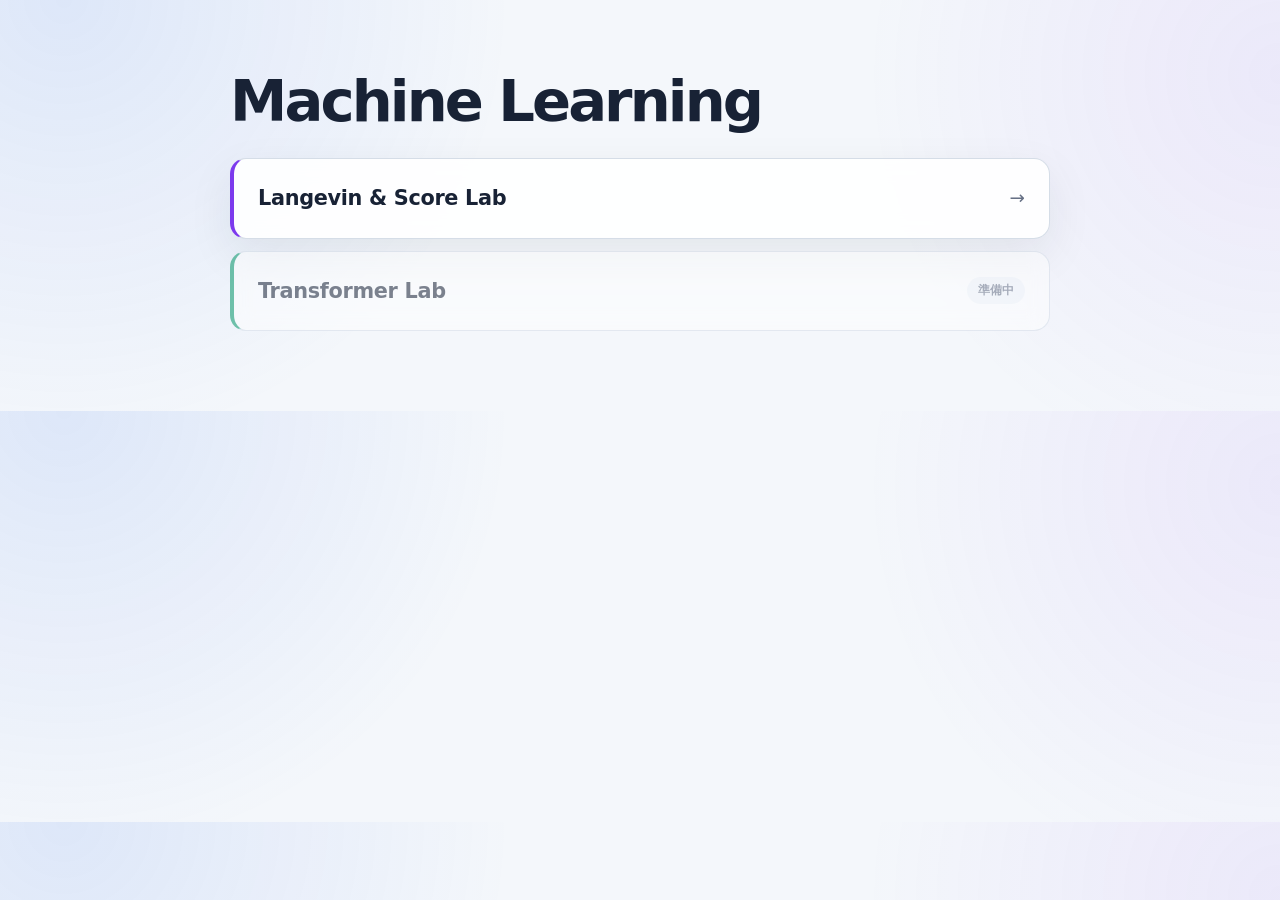
==== commit 8ee11b0a: "Restructure into a topic index with Langevin & Score Lab as a subdirectory" ====
--- a/index.html
+++ b/index.html
@@ -5,8 +5,8 @@
   =============================================================================
 
   【このファイルの目的】
-    機械学習の概念を対話的に確かめる教材（ラボ）の一覧を示す入口。
-    各ラボの中身には関与せず、リンクと概要だけを持つ。
+    各ラボへの入口だけを提供する。ラボ名を縦に並べるのみで、内容の説明は置かない。
+    詳細は各ラボのページ側で読ませる方針のため、ここに解説を足さないこと。
 
   【構成の規約】
     ラボは1つにつき1ディレクトリとし、その中で完結させる。
@@ -18,67 +18,37 @@
     各ラボは自前の index.html / app.js / style.css を持ち、
     他のラボやこのページの CSS に依存しない。ラボ間で
     見た目が壊し合わないことを優先した構成である。
-    配色だけは各ページの :root で同じ値を定義して揃えている。
 
   【リンクについて】
     ディレクトリへのリンクは末尾スラッシュ付きの相対パス（例 "langevin-score-lab/"）
     とする。GitHub Pages はディレクトリ直下の index.html を返すため、
     これでプロジェクトページのサブパス配信下でも正しく解決される。
+    未作成のラボはリンクにせず、準備中であることだけを示す。
   =============================================================================
 -->
 <html lang="ja">
 <head>
   <meta charset="utf-8" />
   <meta name="viewport" content="width=device-width, initial-scale=1" />
-  <meta name="description" content="機械学習の概念を、手を動かして確かめる対話的な教材集。拡散モデルのscoreを粒子シミュレーションで可視化するラボなど。" />
+  <meta name="description" content="機械学習の概念を、手を動かして確かめる対話的な教材集" />
   <title>Machine Learning</title>
   <link rel="stylesheet" href="style.css" />
 </head>
 <body>
   <header class="hero">
-    <div class="hero-inner">
-      <p class="eyebrow">Interactive Notes</p>
-      <h1>Machine Learning</h1>
-      <p class="lead">
-        機械学習の概念を、式を眺めるだけでなく<strong>動かして確かめる</strong>ための教材集です。
-        いずれも外部ライブラリなしの静的ページで、ブラウザだけで完結します。
-      </p>
-    </div>
+    <h1>Machine Learning</h1>
   </header>
 
   <main class="topics" aria-label="トピック一覧">
-    <a class="topic-card topic-langevin" href="langevin-score-lab/">
-      <div class="topic-head">
-        <p class="topic-eyebrow">SDE ・ 生成モデル</p>
-        <h2>Langevin &amp; Score Lab</h2>
-      </div>
-      <p class="topic-desc">
-        拡散モデルの中心にある <code>sₜ(x) = ∇ₓ log pₜ(x)</code> が、
-        何を見ている量なのかを1次元の粒子シミュレーションで可視化します。
-        <strong>SDEが動かすのは個々の粒子</strong>、
-        <strong>score が参照するのは粒子集団が作る分布</strong> —
-        この2つの層を同じ画面に並べて観察できます。
-      </p>
-      <div class="topic-chain" aria-label="扱う流れ">
-        <span>Brown運動</span><b>→</b><span>Langevin</span><b>→</b><span>確率分布</span><b>→</b><span>score</span><b>→</b><span>reverse diffusion</span>
-      </div>
-      <p class="topic-go">ラボを開く <span aria-hidden="true">→</span></p>
+    <a class="topic topic-langevin" href="langevin-score-lab/">
+      <span class="topic-name">Langevin &amp; Score Lab</span>
+      <span class="topic-arrow" aria-hidden="true">→</span>
     </a>
 
-    <div class="topic-card topic-transformer is-upcoming">
-      <div class="topic-head">
-        <p class="topic-eyebrow">系列モデル ・ 注意機構</p>
-        <h2>Transformer Lab</h2>
-        <span class="topic-badge">準備中</span>
-      </div>
-      <p class="topic-desc">
-        Transformer の仕組みを対話的に確かめるラボです。内容は準備中です。
-      </p>
+    <div class="topic topic-transformer is-upcoming">
+      <span class="topic-name">Transformer Lab</span>
+      <span class="topic-badge">準備中</span>
     </div>
   </main>
-
-  <footer>
-    <p>Pure HTML + CSS + JavaScript. No build step, no external library.</p>
-  </footer>
 </body>
 </html>
--- a/style.css
+++ b/style.css
@@ -4,7 +4,7 @@
  * =============================================================================
  *
  * 【このファイルの目的】
- *   トピック一覧ページの配色とレイアウトを定義する。
+ *   ラボ名を縦に並べるだけの入口ページの配色とレイアウトを定義する。
  *   各ラボは自前の style.css を持っており、このファイルを読み込まない。
  *
  * 【配色の規約】
@@ -14,13 +14,13 @@
  *   配色を変える場合は各ページの :root を揃えて直す必要がある。
  *
  * 【レイアウトの構造】
- *   .topics はトピックカードを並べる Grid。カードは1枚が1ラボに対応し、
- *   公開済みのものは <a> でカード全体をクリック領域にする。
- *   未公開のものは <div class="is-upcoming"> としてリンクにしない。
+ *   .topics は1列固定のGrid。1行が1ラボに対応し、公開済みのものは <a> で
+ *   行全体をクリック領域にする。未公開のものは .is-upcoming として
+ *   リンクにせず、彩度を落として区別する。
+ *   行の左端の色帯はトピックの識別用で、ラボごとに色を変える。
  *
  * 【ブレークポイント】
- *   860px : カード2列 → 1列。
- *   560px : 余白と字送りを詰める。
+ *   560px : 余白と字送りを詰める。列構成は変わらない（元から1列）。
  * =============================================================================
  */
 
@@ -39,7 +39,6 @@
 }
 
 * { box-sizing: border-box; }
-html { scroll-behavior: smooth; }
 body {
   margin: 0;
   color: var(--ink);
@@ -51,119 +50,72 @@
   line-height: 1.65;
 }
 
-code {
-  font-family: "SFMono-Regular", Consolas, "Liberation Mono", monospace;
-  background: #eef2f8;
-  border-radius: 7px;
-  padding: .12rem .36rem;
-  font-size: .88em;
+.hero {
+  width: min(820px, calc(100% - 48px));
+  margin: 0 auto;
+  padding: 72px 0 26px;
+}
+h1 {
+  margin: 0;
+  font-size: clamp(2.2rem, 6vw, 3.6rem);
+  line-height: 1.05;
+  letter-spacing: -.05em;
 }
 
-/* ---- ヒーロー ---- */
-.hero { padding: 68px 24px 30px; }
-.hero-inner { max-width: 1180px; margin: 0 auto; }
-.eyebrow {
-  margin: 0 0 8px;
-  color: var(--blue);
-  font-size: .8rem;
-  font-weight: 800;
-  letter-spacing: .14em;
-  text-transform: uppercase;
-}
-h1 { margin: 0; font-size: clamp(2.4rem, 7vw, 5.2rem); line-height: 1; letter-spacing: -.055em; }
-.lead { max-width: 780px; margin: 22px 0 0; font-size: clamp(1rem, 2vw, 1.2rem); color: #475467; }
-.lead strong { color: #101828; }
-
-/* ---- トピック一覧 ---- */
 .topics {
-  width: min(1180px, calc(100% - 48px));
-  margin: 34px auto 70px;
+  width: min(820px, calc(100% - 48px));
+  margin: 0 auto 80px;
   display: grid;
-  grid-template-columns: repeat(2, minmax(0, 1fr));
-  gap: 22px;
-  align-items: start;
+  grid-template-columns: 1fr;   /* ラボを縦に並べる */
+  gap: 12px;
 }
 
-.topic-card {
-  display: block;
-  padding: 26px 28px 24px;
+.topic {
+  display: flex;
+  align-items: center;
+  justify-content: space-between;
+  gap: 16px;
+  padding: 22px 24px;
   background: var(--paper);
   border: 1px solid rgba(203, 213, 225, .8);
-  border-radius: 20px;
+  /* 左端の色帯でトピックを識別する。色は各 .topic-* が上書きする。 */
+  border-left: 4px solid var(--line);
+  border-radius: 16px;
   box-shadow: var(--shadow);
   backdrop-filter: blur(10px);
   text-decoration: none;
   color: inherit;
-  /* カード左端の色帯でトピックを識別する。色は各 .topic-* が上書きする。 */
-  border-left: 4px solid var(--line);
   transition: transform .16s ease, box-shadow .16s ease;
 }
-a.topic-card:hover {
-  transform: translateY(-3px);
+a.topic:hover {
+  transform: translateY(-2px);
   box-shadow: 0 22px 55px rgba(31, 41, 55, .13);
 }
+
 .topic-langevin { border-left-color: var(--violet); }
 .topic-transformer { border-left-color: var(--green); }
 
-.topic-head { display: flex; align-items: baseline; flex-wrap: wrap; gap: 10px; }
-.topic-eyebrow {
-  width: 100%;
-  margin: 0 0 6px;
-  font-size: .72rem;
-  font-weight: 800;
-  letter-spacing: .1em;
-  color: var(--muted);
-}
-.topic-card h2 { margin: 0; font-size: 1.35rem; letter-spacing: -.02em; }
+.topic-name { font-size: 1.3rem; font-weight: 800; letter-spacing: -.015em; }
+
+.topic-arrow { color: var(--muted); font-size: 1.15rem; transition: transform .16s ease; }
+a.topic:hover .topic-arrow { transform: translateX(4px); }
+
 .topic-badge {
-  padding: 3px 10px;
+  padding: 4px 11px;
   border-radius: 999px;
   background: #f1f5f9;
   color: var(--muted);
-  font-size: .7rem;
+  font-size: .72rem;
   font-weight: 800;
+  white-space: nowrap;
 }
 
-.topic-desc { margin: 14px 0 0; font-size: .9rem; line-height: 1.85; color: #475467; }
-.topic-desc strong { color: #101828; }
+/* 未公開のラボはリンクにせず、彩度を落として区別する */
+.is-upcoming { opacity: .55; box-shadow: none; }
 
-.topic-chain {
-  margin-top: 16px;
-  display: flex;
-  flex-wrap: wrap;
-  gap: 7px;
-  align-items: center;
-  font-size: .76rem;
-  color: #344054;
+@media (max-width: 560px) {
+  .hero, .topics { width: calc(100% - 32px); }
+  .hero { padding: 46px 0 20px; }
+  .topic { padding: 18px 18px; }
+  .topic-name { font-size: 1.12rem; }
 }
-.topic-chain span {
-  background: #fff;
-  border: 1px solid var(--line);
-  padding: 4px 9px;
-  border-radius: 999px;
-}
-.topic-chain b { color: #98a2b3; }
-
-.topic-go {
-  margin: 18px 0 0;
-  font-size: .85rem;
-  font-weight: 800;
-  color: var(--violet);
-}
-a.topic-card:hover .topic-go span { padding-left: 4px; transition: padding-left .16s ease; }
-
-/* 未公開のカードはリンクにせず、彩度を落として区別する */
-.is-upcoming { opacity: .62; box-shadow: none; }
-.is-upcoming .topic-desc { color: var(--muted); }
-
-footer { padding: 20px 20px 56px; color: #98a2b3; text-align: center; font-size: .8rem; }
-footer p { margin: 0; }
-
-@media (max-width: 860px) {
-  .topics { grid-template-columns: 1fr; }
-}
-@media (max-width: 560px) {
-  .hero { padding: 40px 18px 22px; }
-  .topics { width: calc(100% - 28px); gap: 16px; }
-  .topic-card { padding: 20px 20px 18px; }
-}
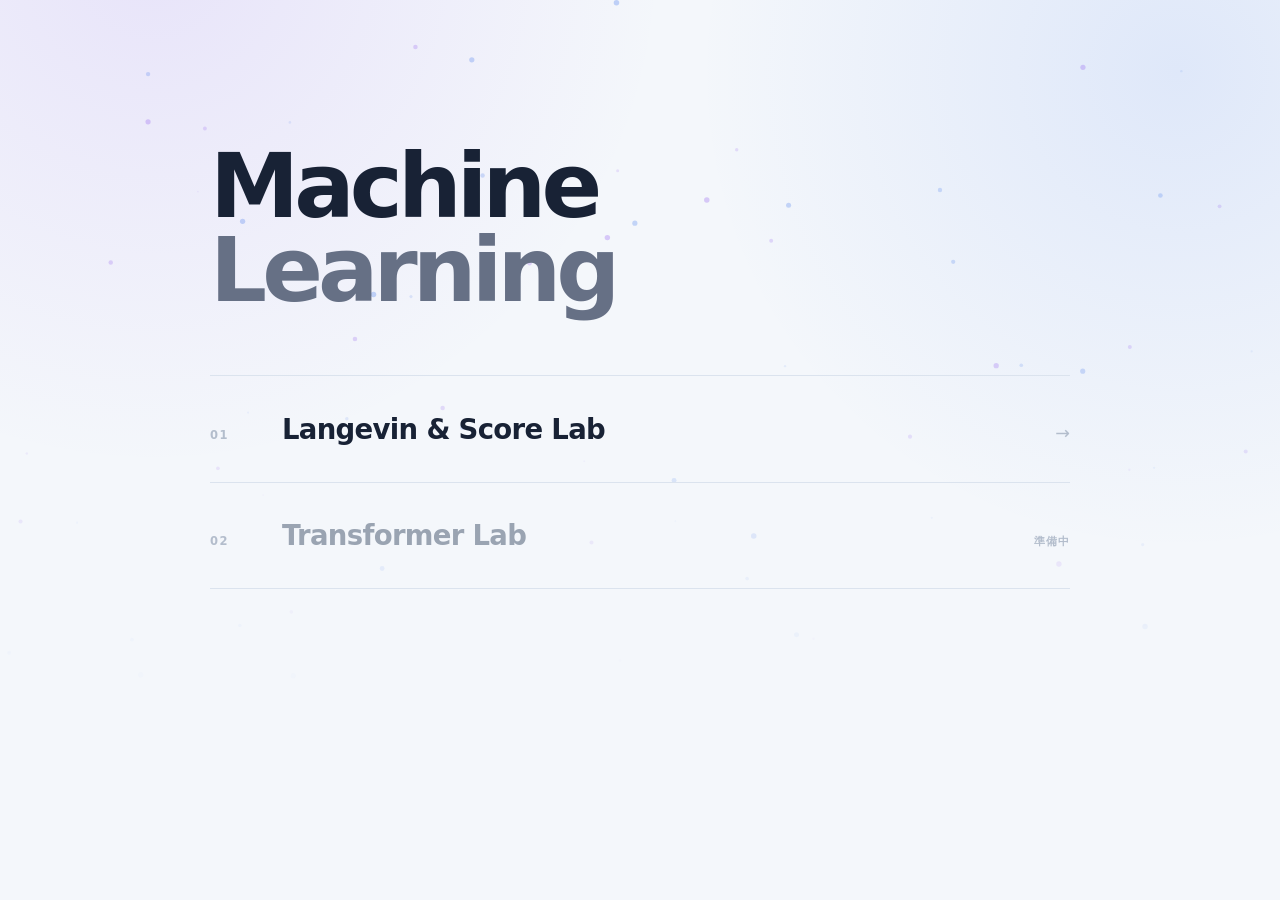
==== commit 4cd80be4: "Restructure into a topic index and redesign the landing page" ====
--- a/index.html
+++ b/index.html
@@ -16,13 +16,17 @@
         /transformer-lab/        （準備中）
 
     各ラボは自前の index.html / app.js / style.css を持ち、
-    他のラボやこのページの CSS に依存しない。ラボ間で
-    見た目が壊し合わないことを優先した構成である。
+    他のラボやこのページの CSS に依存しない。
+
+  【背景の粒子場について】
+    particle-field.js が描く装飾で、情報は持たない（aria-hidden）。
+    このサイトの主題が拡散過程であることを、文字を増やさずに示すために置いている。
+    読み込みに失敗してもページの機能は損なわれない。
 
   【リンクについて】
     ディレクトリへのリンクは末尾スラッシュ付きの相対パス（例 "langevin-score-lab/"）
     とする。GitHub Pages はディレクトリ直下の index.html を返すため、
-    これでプロジェクトページのサブパス配信下でも正しく解決される。
+    プロジェクトページのサブパス配信下でも正しく解決される。
     未作成のラボはリンクにせず、準備中であることだけを示す。
   =============================================================================
 -->
@@ -35,20 +39,30 @@
   <link rel="stylesheet" href="style.css" />
 </head>
 <body>
-  <header class="hero">
-    <h1>Machine Learning</h1>
-  </header>
+  <div class="backdrop" aria-hidden="true">
+    <canvas id="particleField"></canvas>
+  </div>
 
-  <main class="topics" aria-label="トピック一覧">
-    <a class="topic topic-langevin" href="langevin-score-lab/">
-      <span class="topic-name">Langevin &amp; Score Lab</span>
-      <span class="topic-arrow" aria-hidden="true">→</span>
-    </a>
+  <div class="page">
+    <header class="hero">
+      <h1 class="display"><span>Machine</span><span>Learning</span></h1>
+    </header>
 
-    <div class="topic topic-transformer is-upcoming">
-      <span class="topic-name">Transformer Lab</span>
-      <span class="topic-badge">準備中</span>
-    </div>
-  </main>
+    <main class="index" aria-label="トピック一覧">
+      <a class="entry entry-langevin" href="langevin-score-lab/">
+        <span class="entry-number" aria-hidden="true">01</span>
+        <span class="entry-name">Langevin &amp; Score Lab</span>
+        <span class="entry-arrow" aria-hidden="true">→</span>
+      </a>
+
+      <div class="entry entry-transformer is-upcoming">
+        <span class="entry-number" aria-hidden="true">02</span>
+        <span class="entry-name">Transformer Lab</span>
+        <span class="entry-status">準備中</span>
+      </div>
+    </main>
+  </div>
+
+  <script src="particle-field.js"></script>
 </body>
 </html>
--- a/style.css
+++ b/style.css
@@ -7,20 +7,28 @@
  *   ラボ名を縦に並べるだけの入口ページの配色とレイアウトを定義する。
  *   各ラボは自前の style.css を持っており、このファイルを読み込まない。
  *
+ * 【デザインの方針】
+ *   情報量を増やさずに密度を出すため、装飾ではなく組版で構成する。
+ *     - 見出しは2行に分けた大きな面として置き、字間を詰めて塊に見せる。
+ *     - 一覧はカードを並べず、番号 + 名前 + 状態の3カラムを罫線で仕切る
+ *       インデックス体裁にする。名前以外の要素は徹底して小さく淡くし、
+ *       視線がラボ名だけを拾えるようにする。
+ *     - 色は hover 時にのみ現れる。静止状態はグレースケールに近づける。
+ *
  * 【配色の規約】
  *   :root のカスタムプロパティは各ラボの style.css と同じ値を定義している。
- *   共通ファイルに切り出さず意図的に重複させているのは、ラボごとに
- *   完結させてページ間で見た目が壊し合わないようにするためである。
- *   配色を変える場合は各ページの :root を揃えて直す必要がある。
+ *   共通ファイルに切り出さず意図的に重複させているのは、ラボごとに完結させて
+ *   ページ間で見た目が壊し合わないようにするためである。
+ *   ラボ固有の色は --accent としてエントリ単位で上書きし、罫線・番号・矢印が
+ *   それを参照する。エントリを増やすときは --accent だけ足せばよい。
  *
  * 【レイアウトの構造】
- *   .topics は1列固定のGrid。1行が1ラボに対応し、公開済みのものは <a> で
- *   行全体をクリック領域にする。未公開のものは .is-upcoming として
- *   リンクにせず、彩度を落として区別する。
- *   行の左端の色帯はトピックの識別用で、ラボごとに色を変える。
+ *   .backdrop は position: fixed の装飾レイヤ（粒子場）。下端へ向けて
+ *   mask でフェードさせ、一覧の可読性を落とさないようにしている。
+ *   .page が実体で、z-index で backdrop の上に置く。
  *
  * 【ブレークポイント】
- *   560px : 余白と字送りを詰める。列構成は変わらない（元から1列）。
+ *   680px : 番号カラムを畳み、字送りと余白を詰める。列構成は1列のまま。
  * =============================================================================
  */
 
@@ -39,83 +47,136 @@
 }
 
 * { box-sizing: border-box; }
+
 body {
   margin: 0;
+  min-height: 100vh;
   color: var(--ink);
   background:
-    radial-gradient(circle at 5% 0%, rgba(37, 99, 235, .11), transparent 28rem),
-    radial-gradient(circle at 100% 18%, rgba(124, 58, 237, .08), transparent 26rem),
+    radial-gradient(circle at 12% -5%, rgba(124, 58, 237, .10), transparent 32rem),
+    radial-gradient(circle at 92% 8%, rgba(37, 99, 235, .10), transparent 30rem),
     var(--bg);
   font-family: Inter, ui-sans-serif, system-ui, -apple-system, BlinkMacSystemFont, "Segoe UI", "Noto Sans JP", sans-serif;
-  line-height: 1.65;
+  line-height: 1.6;
+  -webkit-font-smoothing: antialiased;
 }
 
-.hero {
-  width: min(820px, calc(100% - 48px));
+/* ---- 背景の粒子場 --------------------------------------------------------
+   情報を持たない装飾レイヤ。下端へフェードさせ、一覧の背後では消えるようにする。 */
+.backdrop {
+  position: fixed;
+  inset: 0 0 auto 0;
+  height: min(78vh, 720px);
+  pointer-events: none;
+  z-index: 0;
+  -webkit-mask-image: linear-gradient(to bottom, #000 0%, #000 45%, transparent 100%);
+  mask-image: linear-gradient(to bottom, #000 0%, #000 45%, transparent 100%);
+}
+.backdrop canvas { display: block; width: 100%; height: 100%; }
+
+.page {
+  position: relative;
+  z-index: 1;
+  width: min(860px, calc(100% - 52px));
   margin: 0 auto;
-  padding: 72px 0 26px;
-}
-h1 {
-  margin: 0;
-  font-size: clamp(2.2rem, 6vw, 3.6rem);
-  line-height: 1.05;
-  letter-spacing: -.05em;
 }
 
-.topics {
-  width: min(820px, calc(100% - 48px));
-  margin: 0 auto 80px;
+/* ---- 見出し ---- */
+.hero { padding: clamp(76px, 16vh, 152px) 0 clamp(38px, 7vh, 64px); }
+.display {
+  margin: 0;
+  font-size: clamp(2.9rem, 9.5vw, 5.6rem);
+  font-weight: 800;
+  line-height: .94;
+  letter-spacing: -.055em;
+}
+/* 2語を別々の行に置き、大きな面として見せる */
+.display span { display: block; }
+.display span:last-child { color: var(--muted); }
+
+/* ---- インデックス --------------------------------------------------------
+   番号・名前・状態の3カラム。罫線は上端に1本、各行の下に1本。 */
+.index { border-top: 1px solid var(--line); padding-bottom: clamp(60px, 14vh, 130px); }
+
+.entry {
+  --accent: var(--muted);
+  position: relative;
   display: grid;
-  grid-template-columns: 1fr;   /* ラボを縦に並べる */
-  gap: 12px;
+  grid-template-columns: 3.4rem 1fr auto;
+  align-items: baseline;
+  gap: 0 1.1rem;
+  padding: clamp(22px, 3.4vh, 32px) 0;
+  border-bottom: 1px solid var(--line);
+  text-decoration: none;
+  color: inherit;
+}
+.entry-langevin { --accent: var(--violet); }
+.entry-transformer { --accent: var(--green); }
+
+/* hover時に左から伸びる下線。罫線に重ねてアクセント色を差す。 */
+.entry::after {
+  content: "";
+  position: absolute;
+  left: 0;
+  bottom: -1px;
+  width: 0;
+  height: 1px;
+  background: var(--accent);
+  transition: width .38s cubic-bezier(.22, .61, .36, 1);
+}
+a.entry:hover::after, a.entry:focus-visible::after { width: 100%; }
+
+.entry-number {
+  font-size: .72rem;
+  font-weight: 800;
+  letter-spacing: .12em;
+  font-variant-numeric: tabular-nums;
+  color: #b3bdcc;
+  transition: color .28s ease;
+}
+a.entry:hover .entry-number, a.entry:focus-visible .entry-number { color: var(--accent); }
+
+.entry-name {
+  font-size: clamp(1.22rem, 2.9vw, 1.72rem);
+  font-weight: 750;
+  letter-spacing: -.025em;
+  transition: transform .38s cubic-bezier(.22, .61, .36, 1);
+}
+/* 名前だけをわずかに送り出し、行が開く感じを出す */
+a.entry:hover .entry-name, a.entry:focus-visible .entry-name { transform: translateX(6px); }
+
+.entry-arrow {
+  font-size: 1.1rem;
+  color: #b3bdcc;
+  transition: transform .38s cubic-bezier(.22, .61, .36, 1), color .28s ease;
+}
+a.entry:hover .entry-arrow, a.entry:focus-visible .entry-arrow {
+  transform: translateX(8px);
+  color: var(--accent);
 }
 
-.topic {
-  display: flex;
-  align-items: center;
-  justify-content: space-between;
-  gap: 16px;
-  padding: 22px 24px;
-  background: var(--paper);
-  border: 1px solid rgba(203, 213, 225, .8);
-  /* 左端の色帯でトピックを識別する。色は各 .topic-* が上書きする。 */
-  border-left: 4px solid var(--line);
-  border-radius: 16px;
-  box-shadow: var(--shadow);
-  backdrop-filter: blur(10px);
-  text-decoration: none;
-  color: inherit;
-  transition: transform .16s ease, box-shadow .16s ease;
-}
-a.topic:hover {
-  transform: translateY(-2px);
-  box-shadow: 0 22px 55px rgba(31, 41, 55, .13);
-}
-
-.topic-langevin { border-left-color: var(--violet); }
-.topic-transformer { border-left-color: var(--green); }
-
-.topic-name { font-size: 1.3rem; font-weight: 800; letter-spacing: -.015em; }
-
-.topic-arrow { color: var(--muted); font-size: 1.15rem; transition: transform .16s ease; }
-a.topic:hover .topic-arrow { transform: translateX(4px); }
-
-.topic-badge {
-  padding: 4px 11px;
-  border-radius: 999px;
-  background: #f1f5f9;
-  color: var(--muted);
-  font-size: .72rem;
+.entry-status {
+  font-size: .68rem;
   font-weight: 800;
+  letter-spacing: .1em;
+  color: #b3bdcc;
   white-space: nowrap;
 }
 
-/* 未公開のラボはリンクにせず、彩度を落として区別する */
-.is-upcoming { opacity: .55; box-shadow: none; }
+/* 未公開のラボはリンクにせず、名前も一段落として区別する */
+.is-upcoming .entry-name { color: #9aa4b2; font-weight: 700; }
 
-@media (max-width: 560px) {
-  .hero, .topics { width: calc(100% - 32px); }
-  .hero { padding: 46px 0 20px; }
-  .topic { padding: 18px 18px; }
-  .topic-name { font-size: 1.12rem; }
+a.entry:focus-visible { outline: 2px solid var(--accent); outline-offset: 6px; border-radius: 4px; }
+
+@media (max-width: 680px) {
+  .page { width: calc(100% - 34px); }
+  /* 番号は行頭から外し、名前と状態の2カラムにする */
+  .entry { grid-template-columns: 1fr auto; gap: 0 .8rem; }
+  .entry-number { display: none; }
 }
+
+/* アニメーションを望まない環境では、移動と伸長を止める */
+@media (prefers-reduced-motion: reduce) {
+  .entry::after, .entry-name, .entry-arrow, .entry-number { transition: none; }
+  a.entry:hover .entry-name, a.entry:hover .entry-arrow { transform: none; }
+}
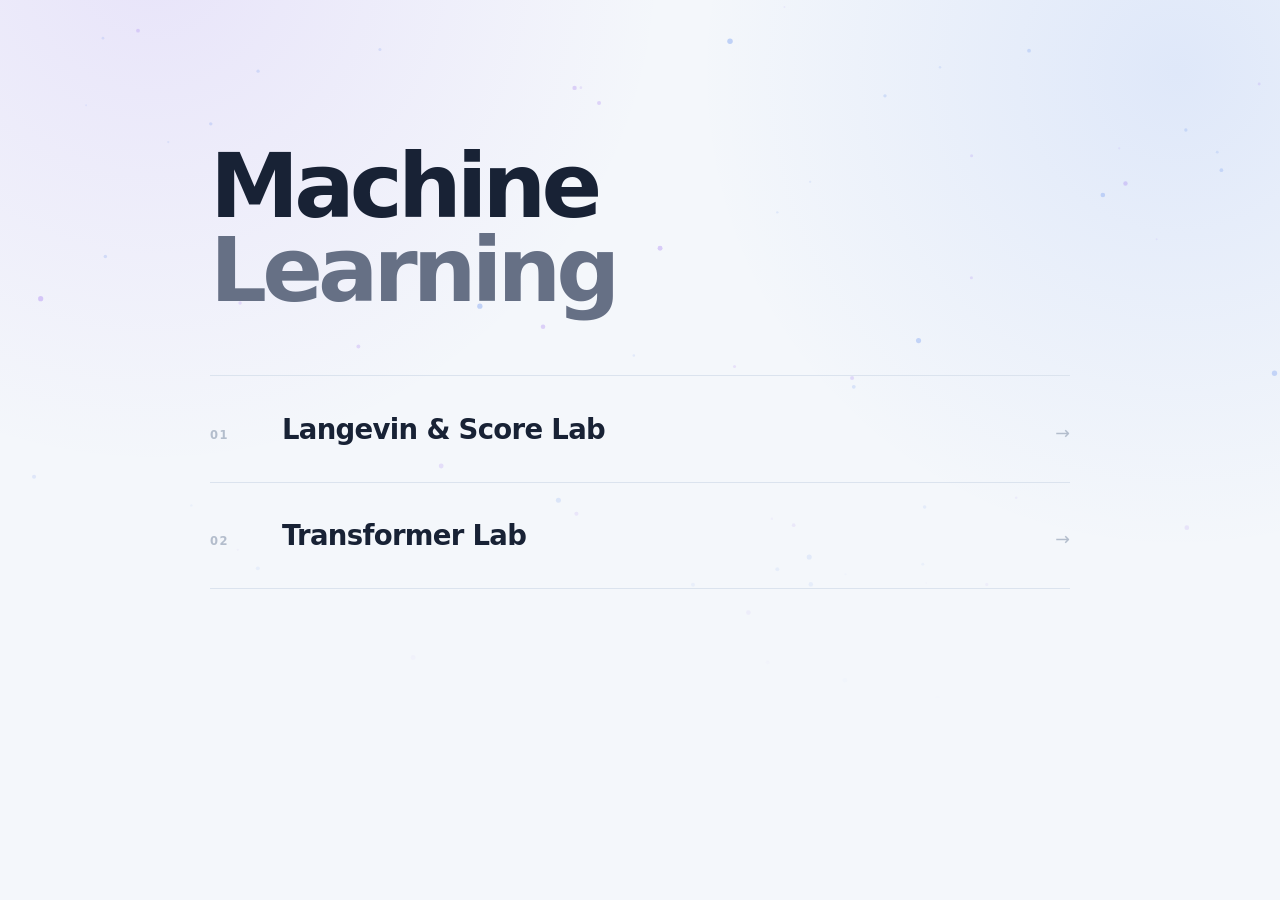
==== commit 5e6c008c: "Create Transformer page" ====
--- a/index.html
+++ b/index.html
@@ -13,7 +13,7 @@
 
         /                        このページ
         /langevin-score-lab/     拡散モデルの score を粒子で可視化
-        /transformer-lab/        （準備中）
+        /transformer-lab/        self-attention の Q・K・V を数値で追う
 
     各ラボは自前の index.html / app.js / style.css を持ち、
     他のラボやこのページの CSS に依存しない。
@@ -55,11 +55,11 @@
         <span class="entry-arrow" aria-hidden="true">→</span>
       </a>
 
-      <div class="entry entry-transformer is-upcoming">
+      <a class="entry entry-transformer" href="transformer-lab/">
         <span class="entry-number" aria-hidden="true">02</span>
         <span class="entry-name">Transformer Lab</span>
-        <span class="entry-status">準備中</span>
-      </div>
+        <span class="entry-arrow" aria-hidden="true">→</span>
+      </a>
     </main>
   </div>
 
